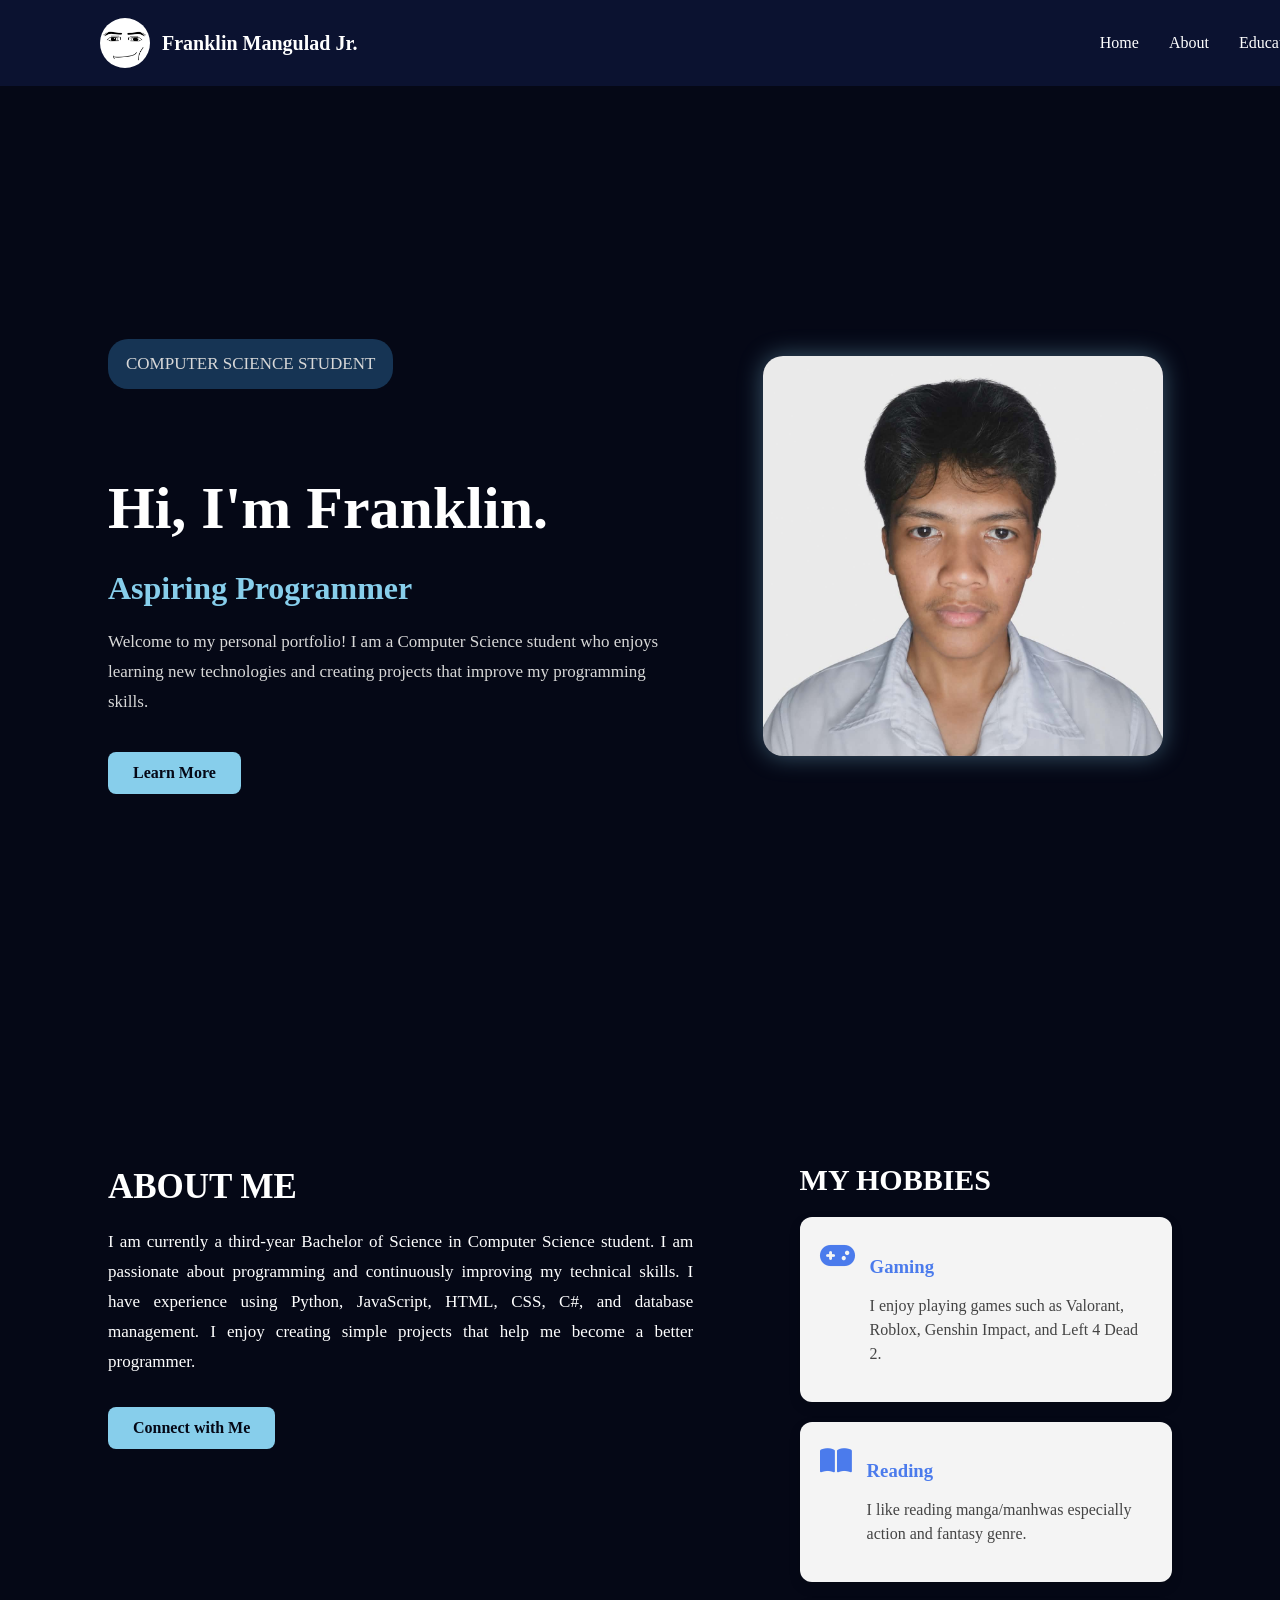
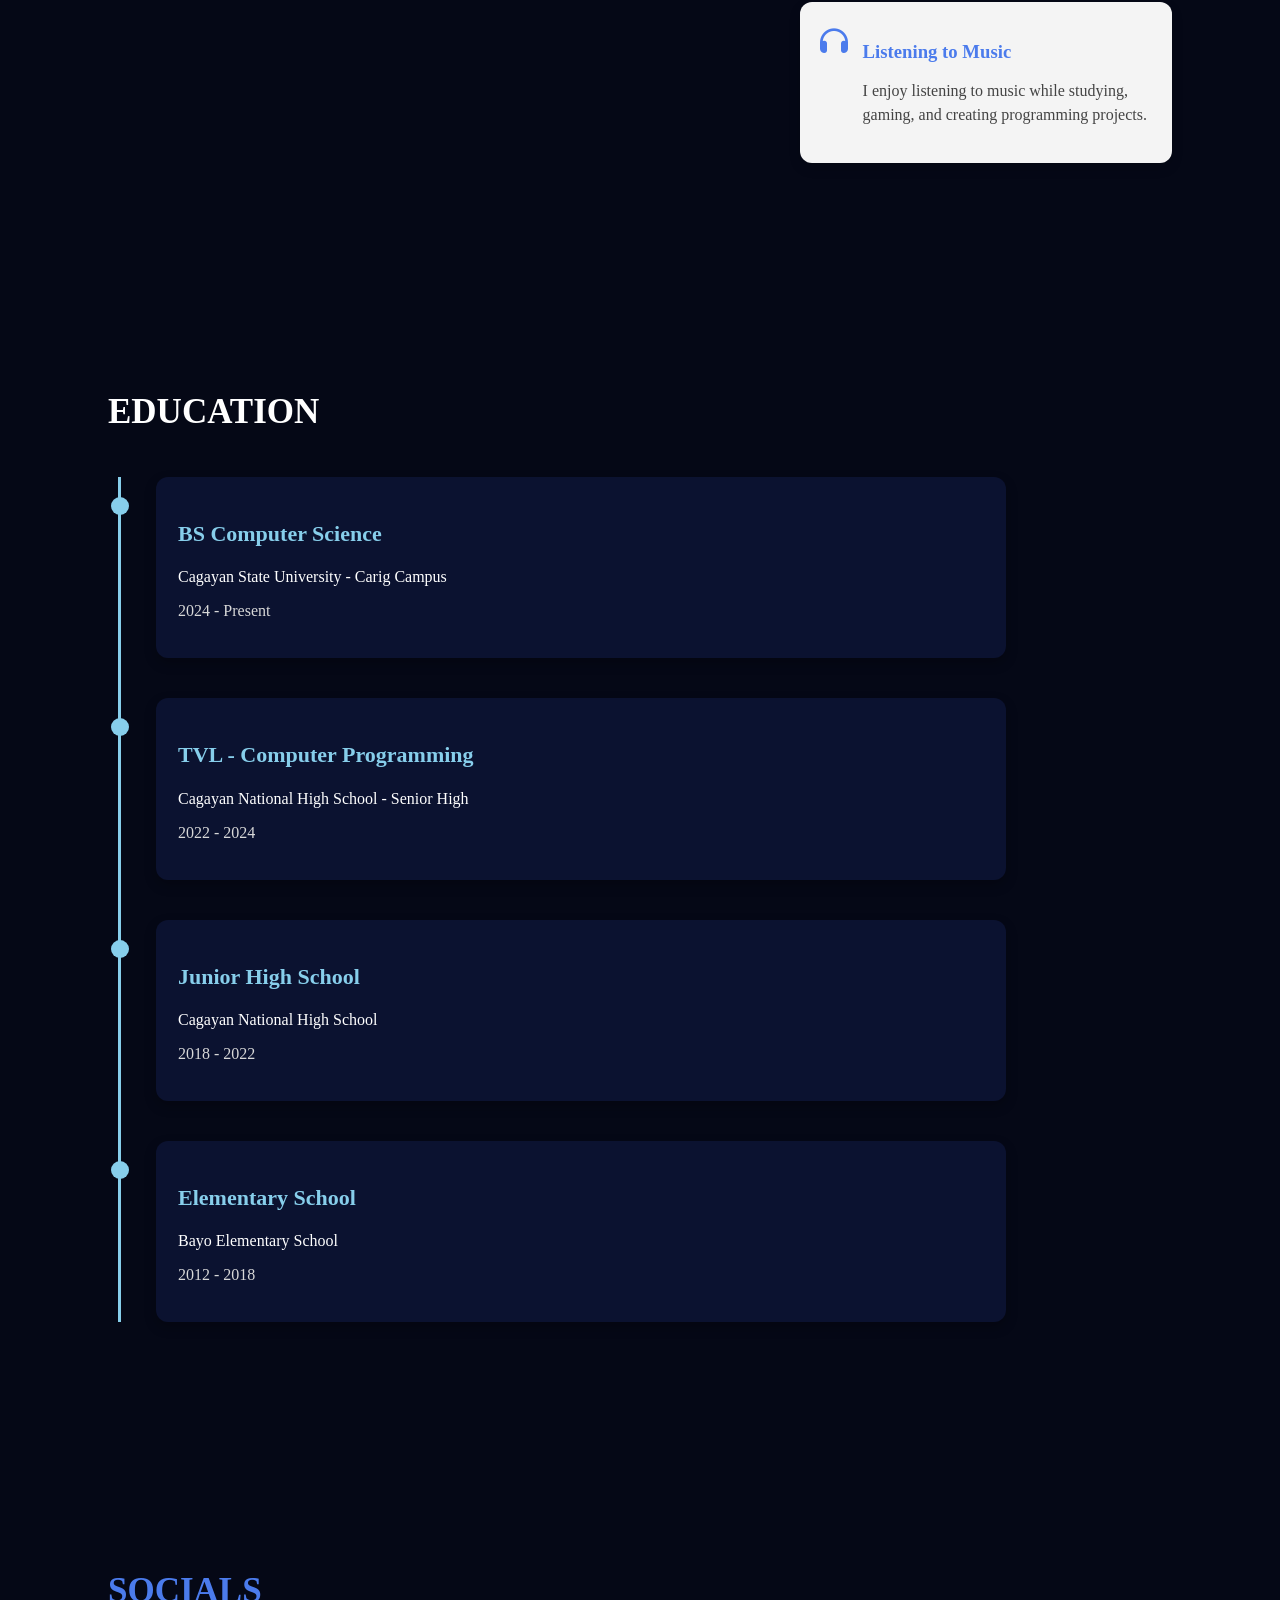
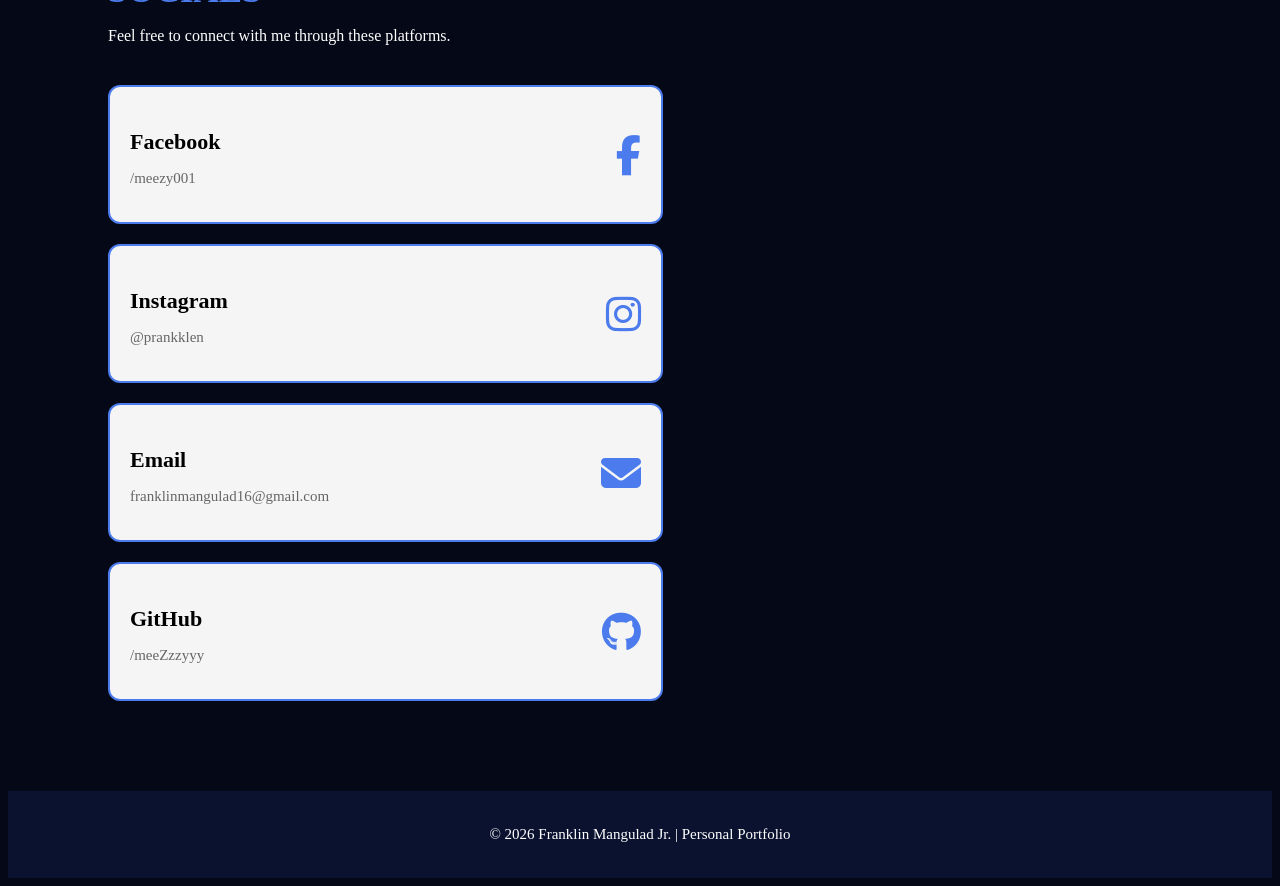
==== index.html @ b2fb4fa0 "index.html" ====
<!DOCTYPE html>
<html lang="en">

<head>
    <meta charset="UTF-8">
    <meta name="viewport" content="width=device-width, initial-scale=1.0">
    <title>My Portfolio</title>

    <link rel="stylesheet" href="portfolio-css.css">

    <link rel="stylesheet"
        href="https://cdnjs.cloudflare.com/ajax/libs/font-awesome/6.7.1/css/all.min.css">
</head>
<body>

<!-----NAV/HEADER---->
<header class="header">

    <div class="logo">
        <img src="icon.jpg" alt="Profile">
        <span>Franklin Mangulad Jr.</span>
    </div>

    <!-- Burger Menu -->
    <input type="checkbox" id="menu">

    <label for="menu" class="bar">
        <i class="fa-solid fa-bars"></i>
    </label>

    <nav>
        <ul>
            <li><a href="#home">Home</a></li>
            <li><a href="#about">About</a></li>
            <li><a href="#education">Education</a></li>
            <li><a href="#socials">Socials</a></li>
        </ul>
    </nav>

</header>

<!----HOME PAGE---->
<section class="home" id="home">

    <div class="home-text">

        <p class="tag">COMPUTER SCIENCE STUDENT</p>

        <h1>Hi, I'm Franklin.</h1>

        <h2>Aspiring Programmer</h2>

        <p>
            Welcome to my personal portfolio! I am a Computer Science student
            who enjoys learning new technologies and creating projects that
            improve my programming skills.
        </p>

        <a href="#about" class="learn-btn">Learn More</a>

    </div>

    <div class="home-image">
        <img src="2x2.jpg" alt="My Picture">
    </div>

</section>

<!----ABOUT ME---->
<section class="about-me" id="about">

    <div class="about-container">

        <div class="about-text">

            <h2>ABOUT ME</h2>

            <p>
                I am currently a third-year Bachelor of Science in Computer Science
                student. I am passionate about programming and continuously improving
                my technical skills. I have experience using Python, JavaScript,
                HTML, CSS, C#, and database management. I enjoy creating simple
                projects that help me become a better programmer.
            </p>

            <a href="#socials" class="learn-btn">Connect with Me</a>

        </div>

        <div class="about-hobbies">

            <h2>MY HOBBIES</h2>

            <div class="card">

                <i class="fa-solid fa-gamepad"></i>

                <div>
                    <h3>Gaming</h3>

                    <p>
                        I enjoy playing games such as Valorant, Roblox,
                        Genshin Impact, and Left 4 Dead 2.
                    </p>
                </div>

            </div>

            <div class="card">

                <i class="fa-solid fa-book-open"></i>

                <div>
                    <h3>Reading</h3>

                    <p>
                        I like reading manga/manhwas especially action and fantasy genre.
                    </p>
                </div>

            </div>

            <div class="card">

                <i class="fa-solid fa-headphones"></i>

                <div>
                    <h3>Listening to Music</h3>

                    <p>
                        I enjoy listening to music while studying, gaming,
                        and creating programming projects.
                    </p>
                </div>

            </div>

        </div>

    </div>

</section>

<!----EDUCATION---->
<section class="education" id="education">

    <h2>EDUCATION</h2>

    <div class="timeline">

        <div class="timeline-item">

            <div class="dot"></div>

            <div class="education-info">
                <h3>BS Computer Science</h3>
                <h4>Cagayan State University - Carig Campus</h4>
                <p>2024 - Present</p>
            </div>

        </div>

        <div class="timeline-item">

            <div class="dot"></div>

            <div class="education-info">
                <h3>TVL - Computer Programming</h3>
                <h4>Cagayan National High School - Senior High</h4>
                <p>2022 - 2024</p>
            </div>

        </div>

        <div class="timeline-item">

            <div class="dot"></div>

            <div class="education-info">
                <h3>Junior High School</h3>
                <h4>Cagayan National High School</h4>
                <p>2018 - 2022</p>
            </div>

        </div>

        <div class="timeline-item">

            <div class="dot"></div>

            <div class="education-info">
                <h3>Elementary School</h3>
                <h4>Bayo Elementary School</h4>
                <p>2012 - 2018</p>
            </div>

        </div>

    </div>

</section>

<!----SOCIALS---->
<section class="socials" id="socials">

    <h2>SOCIALS</h2>

    <p>Feel free to connect with me through these platforms.</p>

    <div class="social-container">

        <a href="https://www.facebook.com/meezy001" target="_blank" class="social-card">

            <div class="social-text">
                <h3>Facebook</h3>
                <p>/meezy001</p>
            </div>

            <i class="fa-brands fa-facebook-f"></i>

        </a>

        <a href="https://www.instagram.com/prankklen/" target="_blank" class="social-card">

            <div class="social-text">
                <h3>Instagram</h3>
                <p>@prankklen</p>
            </div>

            <i class="fa-brands fa-instagram"></i>

        </a>

        <a href="mailto:franklinmangulad16@gmail.com" class="social-card">

            <div class="social-text">
                <h3>Email</h3>
                <p>franklinmangulad16@gmail.com</p>
            </div>

            <i class="fa-solid fa-envelope"></i>

        </a>

        <a href="https://github.com/meeZzzyyy" target="_blank" class="social-card">

            <div class="social-text">
                <h3>GitHub</h3>
                <p>/meeZzzyyy</p>
            </div>

            <i class="fa-brands fa-github"></i>

        </a>

    </div>

</section>

<!----FOOTER---->
<footer class="footer">

    <p>&copy; 2026 Franklin Mangulad Jr. | Personal Portfolio</p>

</footer>

</body>
</html>
---- portfolio-css.css ----
<<<<<<< HEAD
/*----GENERAL----*/

*{
    margin:0;
    padding:0;
    box-sizing:border-box;
    font-family:Arial,sans-serif;
}

html{
    scroll-behavior:smooth;
}

body{
    background:#050816;
    color:white;
}

img{
    max-width:100%;
    height:auto;
}

section{
    padding:90px 100px;
    scroll-margin-top:90px;
}

/*----NAV/HEADER----*/

.header{
    position:fixed;
    top:0;
    left:0;
    width:100%;
    background:#0b1230;
    display:flex;
    justify-content:space-between;
    align-items:center;
    padding:18px 100px;
    z-index:1000;
}

.logo{
    display:flex;
    align-items:center;
    gap:12px;
}

.logo img{
    width:50px;
    height:50px;
    border-radius:50%;
}

.logo span{
    color:white;
    font-size:20px;
    font-weight:bold;
}

nav ul{
    display:flex;
    list-style:none;
}

nav ul li{
    margin-left:30px;
}

nav ul li a{
    color:white;
    text-decoration:none;
    transition:.3s;
}

nav ul li a:hover{
    color:skyblue;
}

/* Burger Menu */

#menu{
    display:none;
}

.bar{
    display:none;
    font-size:28px;
    color:white;
    cursor:pointer;
}

/*----HOME PAGE----*/

.home{
    min-height:800px;
    display:flex;
    justify-content:space-between;
    align-items:center;
    gap:70px;
    padding-top:150px;
}

.home-text{
    width:55%;
}

.tag{
    display:inline-block;
    background:#163454;
    color:skyblue;
    padding:10px 18px;
    border-radius:20px;
    margin-bottom:25px;
    font-size:15px;
}

.home-text h1{
    font-size:60px;
    margin-bottom:10px;
}

.home-text h2{
    color:skyblue;
    font-size:32px;
    margin-bottom:20px;
}

.home-text p{
    color:#d8d8d8;
    line-height:30px;
    font-size:17px;
    margin-bottom:35px;
}

.learn-btn{
    display:inline-block;
    background:skyblue;
    color:#050816;
    text-decoration:none;
    padding:12px 25px;
    border-radius:8px;
    font-weight:bold;
    transition:.3s;
}

.learn-btn:hover{
    background:white;
}

.home-image{
    width:40%;
    text-align:center;
}

.home-image img{
    width:100%;
    max-width:400px;
    border-radius:20px;
    box-shadow:0 0 25px rgba(135,206,235,.4);
}

/*----ABOUT ME----*/

.about-me{
    background:#050816;
}

.about-container{
    display:flex;
    justify-content:space-between;
    align-items:flex-start;
    gap:60px;
}

.about-text{
    width:55%;
}

.about-text h2{
    color:white;
    font-size:35px;
    margin-bottom:20px;
}

.about-text p{
    color:white;
    line-height:30px;
    font-size:17px;
    text-align:justify;
    margin-bottom:30px;
}

.about-hobbies{
    width:35%;
}

.about-hobbies h2{
    color:white;
    font-size:30px;
    margin-bottom:20px;
}

.card{
    display:flex;
    align-items:flex-start;
    gap:15px;
    background:#f4f4f4;
    padding:20px;
    border-radius:12px;
    margin-bottom:20px;
    box-shadow:0 5px 12px rgba(0,0,0,.15);
    transition:.3s;
}

.card:hover{
    transform:translateY(-5px);
}

.card i{
    font-size:28px;
    color:#4b7bec;
    margin-top:5px;
}

.card h3{
    color:#4b7bec;
    margin-bottom:8px;
}

.card p{
    color:#444;
    line-height:24px;
}

/*----EDUCATION----*/

.education{
    background:#050816;
    color:white;
}

.education h2{
    font-size:35px;
    margin-bottom:45px;
}

.timeline{
    border-left:3px solid skyblue;
    padding-left:35px;
    margin-left:10px;
    max-width:850px;
}

.timeline-item{
    position:relative;
    margin-bottom:40px;
}

.dot{
    width:18px;
    height:18px;
    background:skyblue;
    border-radius:50%;
    position:absolute;
    left:-45px;
    top:20px;
}

.education-info{
    background:#0b1230;
    padding:22px;
    border-radius:12px;
    box-shadow:0 5px 12px rgba(0,0,0,.25);
    transition:.3s;
}

.education-info:hover{
    transform:translateX(8px);
}

.education-info h3{
    color:skyblue;
    font-size:22px;
    margin-bottom:8px;
}

.education-info h4{
    color:white;
    font-weight:normal;
    margin-bottom:8px;
}

.education-info p{
    color:#d8d8d8;
}

/*----SOCIALS----*/

.socials{
    background:#050816;
    color:white;
}

.socials h2{
    color:#4b7bec;
    font-size:35px;
    margin-bottom:15px;
}

.socials > p{
    margin-bottom:40px;
}

.social-container{
    display:flex;
    flex-wrap:wrap;
    justify-content:space-between;
    gap:20px;
}

.social-card{
    width:48%;
    background:#f5f5f5;
    border:2px solid #4b7bec;
    border-radius:12px;
    padding:20px;
    display:flex;
    justify-content:space-between;
    align-items:center;
    text-decoration:none;
    color:black;
    transition:.3s;
}

.social-card:hover{
    background:#4b7bec;
    color:white;
    transform:translateY(-5px);
}

.social-text h3{
    font-size:22px;
    margin-bottom:5px;
}

.social-text p{
    color:#666;
    font-size:15px;
}

.social-card:hover .social-text p{
    color:white;
}

.social-card i{
    font-size:40px;
    color:#4b7bec;
}

.social-card:hover i{
    color:white;
}

/*----FOOTER----*/

.footer{
    background:#0b1230;
    color:white;
    text-align:center;
    padding:20px;
}

.footer p{
    font-size:15px;
}

/*----RESPONSIVESS----*/

@media (max-width:768px){

/* Header */

.header{
    padding:15px 20px;
    flex-wrap:wrap;
}

.logo span{
    font-size:18px;
}

.bar{
    display:block;
}

/* Navigation */

nav{
    display:none;
    width:100%;
}

#menu:checked ~ nav{
    display:block;
}

nav ul{
    flex-direction:column;
    align-items:center;
    margin-top:15px;
}

nav ul li{
    margin:10px 0;
}

/* Sections */

section{
    padding:60px 20px;
}

/* Home */

.home{
    flex-direction:column-reverse;
    text-align:center;
    min-height:auto;
    padding-top:140px;
    gap:30px;
}

.home-text,
.home-image{
    width:100%;
}

.home-text h1{
    font-size:38px;
}

.home-text h2{
    font-size:24px;
}

.home-text p{
    font-size:16px;
    line-height:28px;
}

.home-image img{
    width:250px;
}

/* About */

.about-container{
    flex-direction:column;
    gap:30px;
}

.about-text,
.about-hobbies{
    width:100%;
}

.about-text h2,
.about-hobbies h2{
    font-size:28px;
    text-align:center;
}

.about-text p{
    text-align:left;
}

/* Education */

.education h2{
    text-align:center;
    font-size:30px;
}

.timeline{
    margin-left:10px;
    padding-left:20px;
}

.dot{
    left:-31px;
}

.education-info{
    padding:18px;
}

.education-info h3{
    font-size:20px;
}

/* Socials */

.socials h2{
    text-align:center;
    font-size:30px;
}

.socials > p{
    text-align:center;
}

.social-container{
    flex-direction:column;
}

.social-card{
    width:100%;
}

.social-card i{
    font-size:35px;
}

/* Footer */

.footer p{
    font-size:14px;
}

=======
/*----GENERAL----*/

*{
    margin:0;
    padding:0;
    box-sizing:border-box;
    font-family:Arial,sans-serif;
}

html{
    scroll-behavior:smooth;
}

body{
    background:#050816;
    color:white;
}

img{
    max-width:100%;
    height:auto;
}

section{
    padding:90px 100px;
    scroll-margin-top:90px;
}

/*----NAV/HEADER----*/

.header{
    position:fixed;
    top:0;
    left:0;
    width:100%;
    background:#0b1230;
    display:flex;
    justify-content:space-between;
    align-items:center;
    padding:18px 100px;
    z-index:1000;
}

.logo{
    display:flex;
    align-items:center;
    gap:12px;
}

.logo img{
    width:50px;
    height:50px;
    border-radius:50%;
}

.logo span{
    color:white;
    font-size:20px;
    font-weight:bold;
}

nav ul{
    display:flex;
    list-style:none;
}

nav ul li{
    margin-left:30px;
}

nav ul li a{
    color:white;
    text-decoration:none;
    transition:.3s;
}

nav ul li a:hover{
    color:skyblue;
}

/* Burger Menu */

#menu{
    display:none;
}

.bar{
    display:none;
    font-size:28px;
    color:white;
    cursor:pointer;
}

/*----HOME PAGE----*/

.home{
    min-height:800px;
    display:flex;
    justify-content:space-between;
    align-items:center;
    gap:70px;
    padding-top:150px;
}

.home-text{
    width:55%;
}

.tag{
    display:inline-block;
    background:#163454;
    color:skyblue;
    padding:10px 18px;
    border-radius:20px;
    margin-bottom:25px;
    font-size:15px;
}

.home-text h1{
    font-size:60px;
    margin-bottom:10px;
}

.home-text h2{
    color:skyblue;
    font-size:32px;
    margin-bottom:20px;
}

.home-text p{
    color:#d8d8d8;
    line-height:30px;
    font-size:17px;
    margin-bottom:35px;
}

.learn-btn{
    display:inline-block;
    background:skyblue;
    color:#050816;
    text-decoration:none;
    padding:12px 25px;
    border-radius:8px;
    font-weight:bold;
    transition:.3s;
}

.learn-btn:hover{
    background:white;
}

.home-image{
    width:40%;
    text-align:center;
}

.home-image img{
    width:100%;
    max-width:400px;
    border-radius:20px;
    box-shadow:0 0 25px rgba(135,206,235,.4);
}

/*----ABOUT ME----*/

.about-me{
    background:#050816;
}

.about-container{
    display:flex;
    justify-content:space-between;
    align-items:flex-start;
    gap:60px;
}

.about-text{
    width:55%;
}

.about-text h2{
    color:white;
    font-size:35px;
    margin-bottom:20px;
}

.about-text p{
    color:white;
    line-height:30px;
    font-size:17px;
    text-align:justify;
    margin-bottom:30px;
}

.about-hobbies{
    width:35%;
}

.about-hobbies h2{
    color:white;
    font-size:30px;
    margin-bottom:20px;
}

.card{
    display:flex;
    align-items:flex-start;
    gap:15px;
    background:#f4f4f4;
    padding:20px;
    border-radius:12px;
    margin-bottom:20px;
    box-shadow:0 5px 12px rgba(0,0,0,.15);
    transition:.3s;
}

.card:hover{
    transform:translateY(-5px);
}

.card i{
    font-size:28px;
    color:#4b7bec;
    margin-top:5px;
}

.card h3{
    color:#4b7bec;
    margin-bottom:8px;
}

.card p{
    color:#444;
    line-height:24px;
}

/*----EDUCATION----*/

.education{
    background:#050816;
    color:white;
}

.education h2{
    font-size:35px;
    margin-bottom:45px;
}

.timeline{
    border-left:3px solid skyblue;
    padding-left:35px;
    margin-left:10px;
    max-width:850px;
}

.timeline-item{
    position:relative;
    margin-bottom:40px;
}

.dot{
    width:18px;
    height:18px;
    background:skyblue;
    border-radius:50%;
    position:absolute;
    left:-45px;
    top:20px;
}

.education-info{
    background:#0b1230;
    padding:22px;
    border-radius:12px;
    box-shadow:0 5px 12px rgba(0,0,0,.25);
    transition:.3s;
}

.education-info:hover{
    transform:translateX(8px);
}

.education-info h3{
    color:skyblue;
    font-size:22px;
    margin-bottom:8px;
}

.education-info h4{
    color:white;
    font-weight:normal;
    margin-bottom:8px;
}

.education-info p{
    color:#d8d8d8;
}

/*----SOCIALS----*/

.socials{
    background:#050816;
    color:white;
}

.socials h2{
    color:#4b7bec;
    font-size:35px;
    margin-bottom:15px;
}

.socials > p{
    margin-bottom:40px;
}

.social-container{
    display:flex;
    flex-wrap:wrap;
    justify-content:space-between;
    gap:20px;
}

.social-card{
    width:48%;
    background:#f5f5f5;
    border:2px solid #4b7bec;
    border-radius:12px;
    padding:20px;
    display:flex;
    justify-content:space-between;
    align-items:center;
    text-decoration:none;
    color:black;
    transition:.3s;
}

.social-card:hover{
    background:#4b7bec;
    color:white;
    transform:translateY(-5px);
}

.social-text h3{
    font-size:22px;
    margin-bottom:5px;
}

.social-text p{
    color:#666;
    font-size:15px;
}

.social-card:hover .social-text p{
    color:white;
}

.social-card i{
    font-size:40px;
    color:#4b7bec;
}

.social-card:hover i{
    color:white;
}

/*----FOOTER----*/

.footer{
    background:#0b1230;
    color:white;
    text-align:center;
    padding:20px;
}

.footer p{
    font-size:15px;
}

/*----RESPONSIVESS----*/

@media (max-width:768px){

/* Header */

.header{
    padding:15px 20px;
    flex-wrap:wrap;
}

.logo span{
    font-size:18px;
}

.bar{
    display:block;
}

/* Navigation */

nav{
    display:none;
    width:100%;
}

#menu:checked ~ nav{
    display:block;
}

nav ul{
    flex-direction:column;
    align-items:center;
    margin-top:15px;
}

nav ul li{
    margin:10px 0;
}

/* Sections */

section{
    padding:60px 20px;
}

/* Home */

.home{
    flex-direction:column-reverse;
    text-align:center;
    min-height:auto;
    padding-top:140px;
    gap:30px;
}

.home-text,
.home-image{
    width:100%;
}

.home-text h1{
    font-size:38px;
}

.home-text h2{
    font-size:24px;
}

.home-text p{
    font-size:16px;
    line-height:28px;
}

.home-image img{
    width:250px;
}

/* About */

.about-container{
    flex-direction:column;
    gap:30px;
}

.about-text,
.about-hobbies{
    width:100%;
}

.about-text h2,
.about-hobbies h2{
    font-size:28px;
    text-align:center;
}

.about-text p{
    text-align:left;
}

/* Education */

.education h2{
    text-align:center;
    font-size:30px;
}

.timeline{
    margin-left:10px;
    padding-left:20px;
}

.dot{
    left:-31px;
}

.education-info{
    padding:18px;
}

.education-info h3{
    font-size:20px;
}

/* Socials */

.socials h2{
    text-align:center;
    font-size:30px;
}

.socials > p{
    text-align:center;
}

.social-container{
    flex-direction:column;
}

.social-card{
    width:100%;
}

.social-card i{
    font-size:35px;
}

/* Footer */

.footer p{
    font-size:14px;
}

>>>>>>> 5c6a23400a64ae2922e8b31a8b47c6a546904442
}
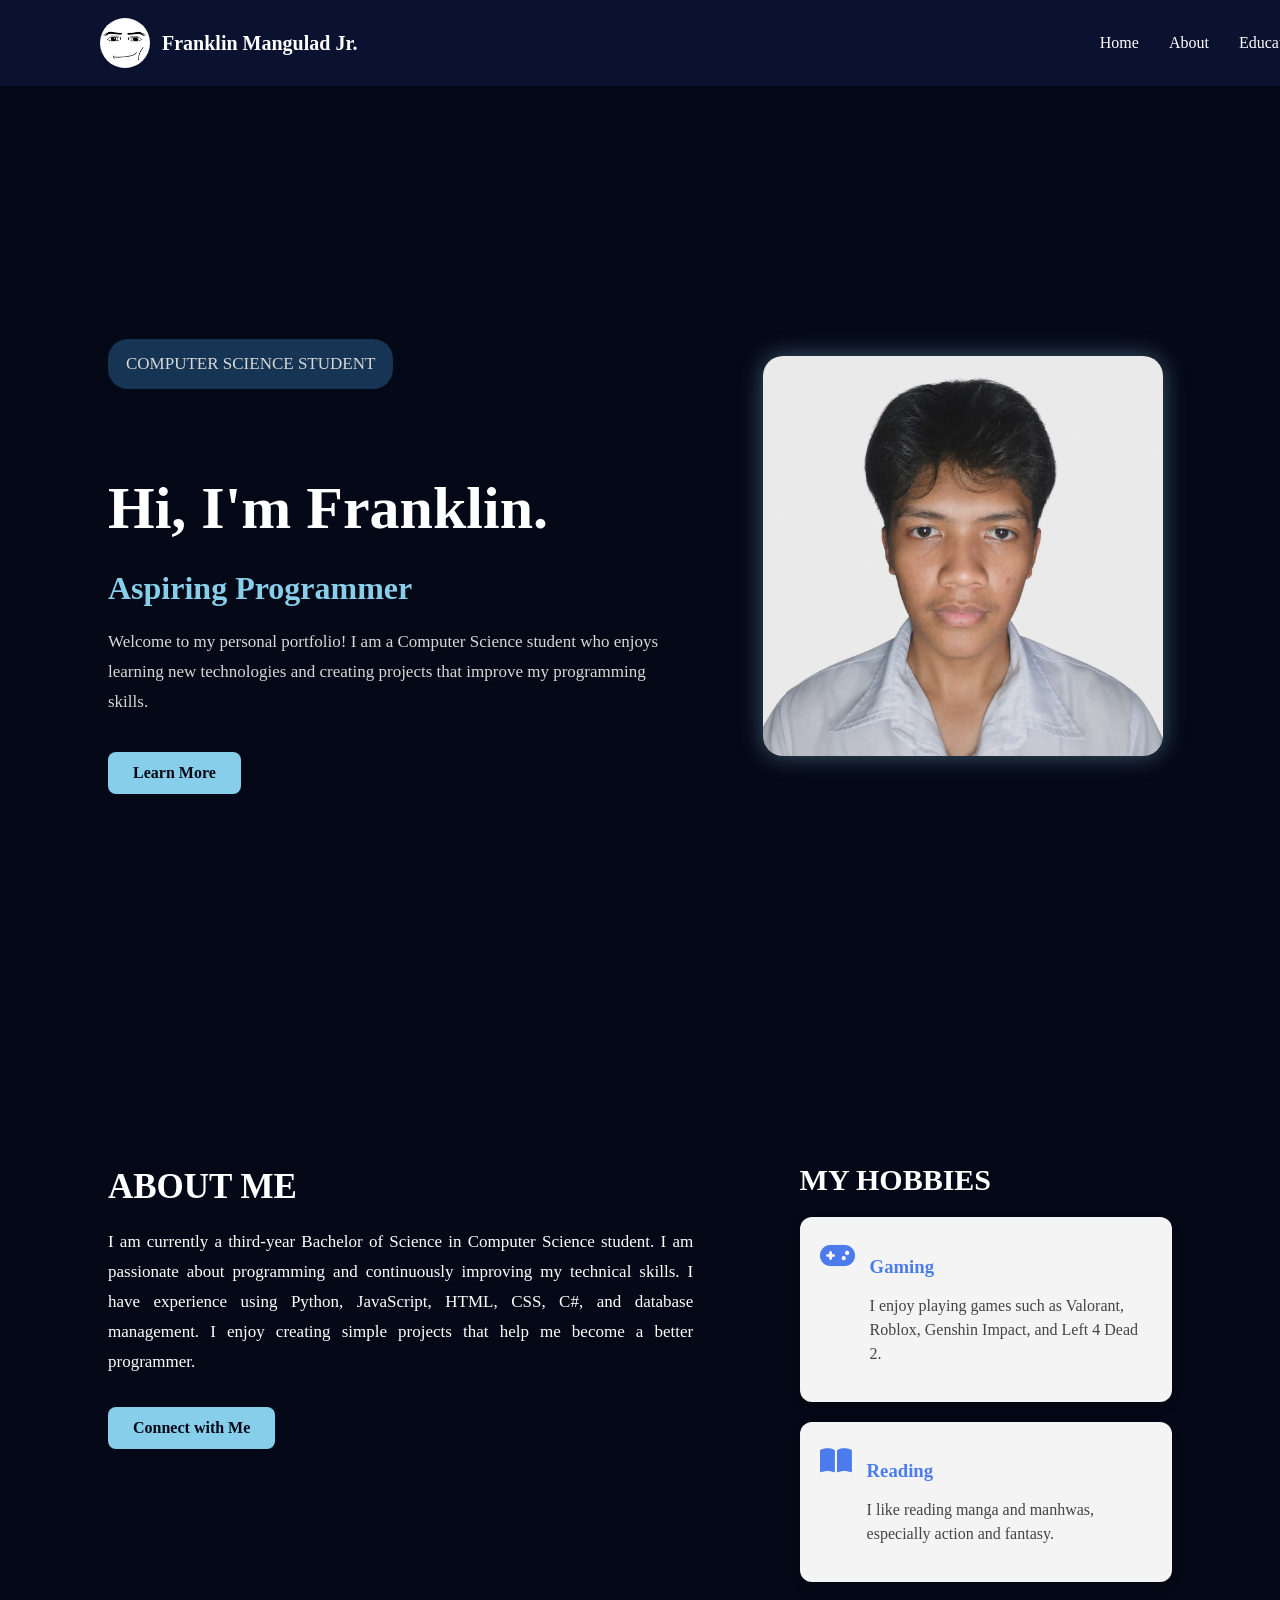
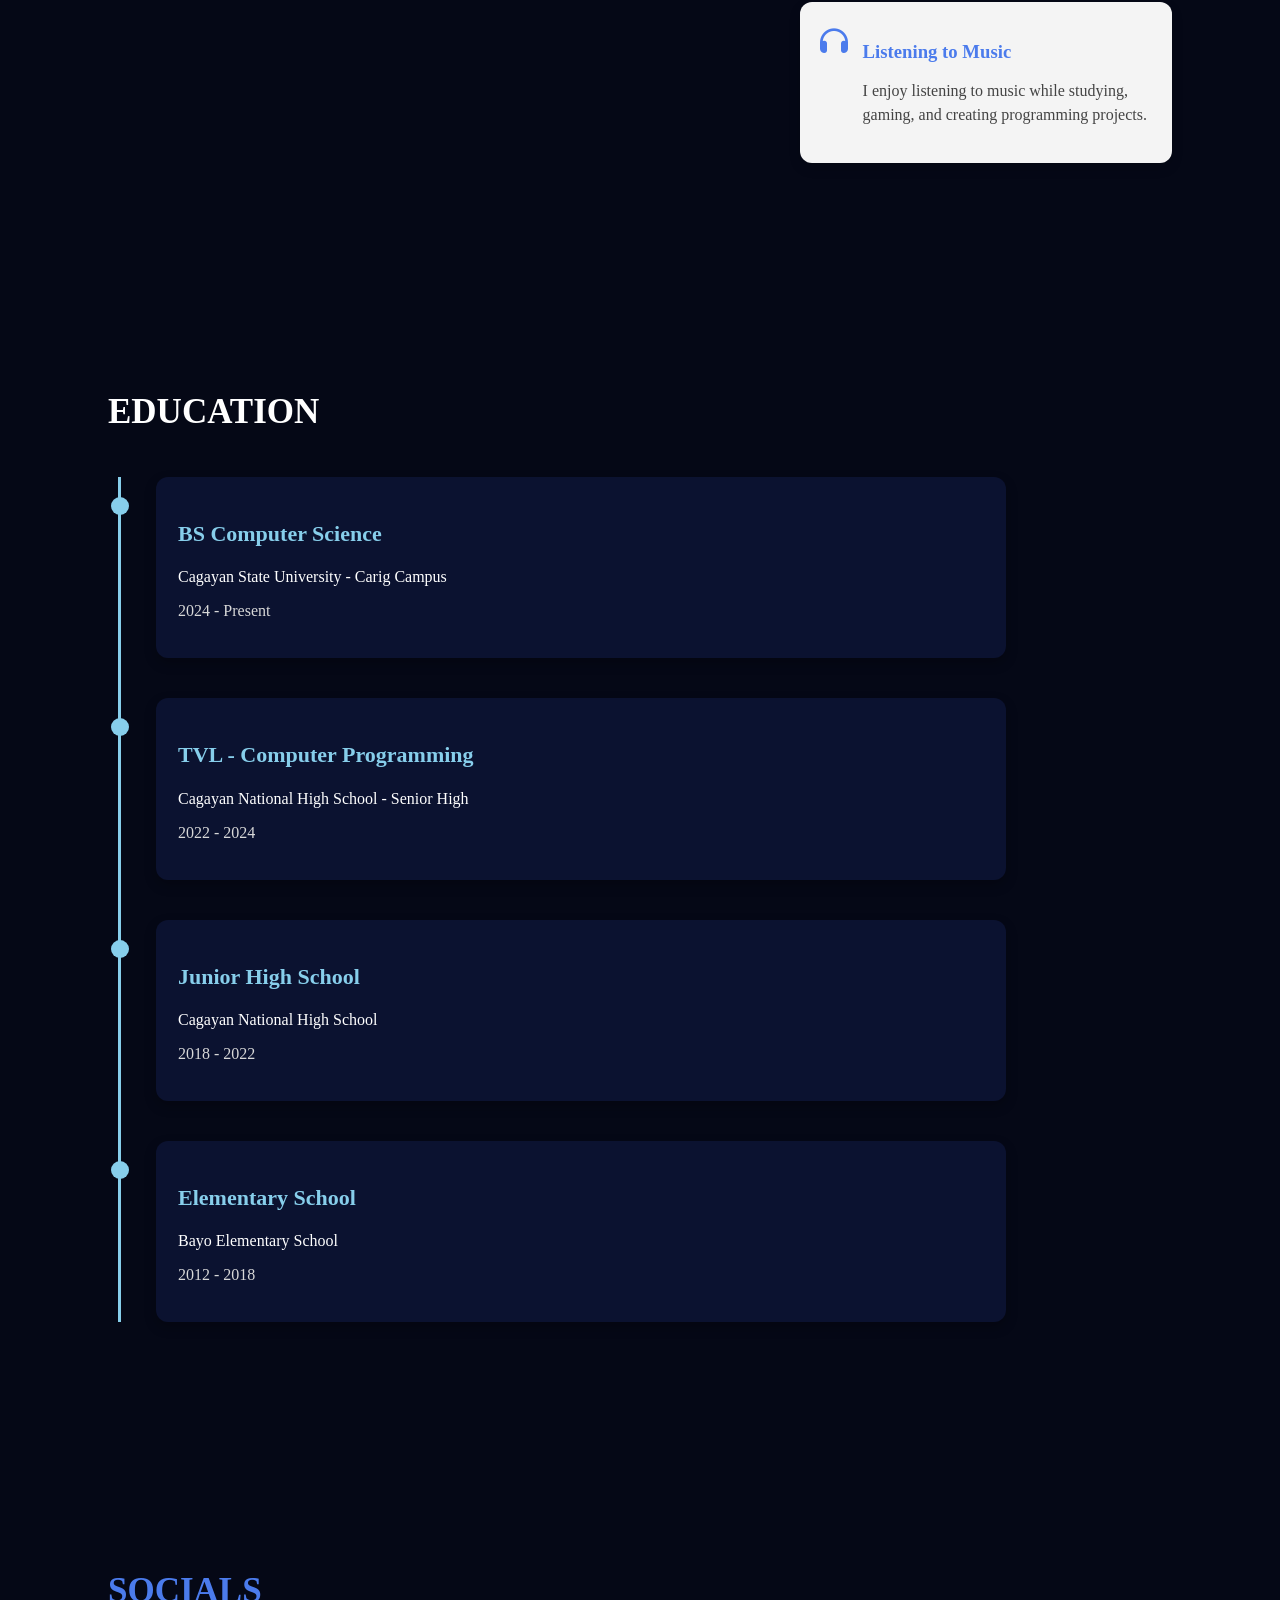
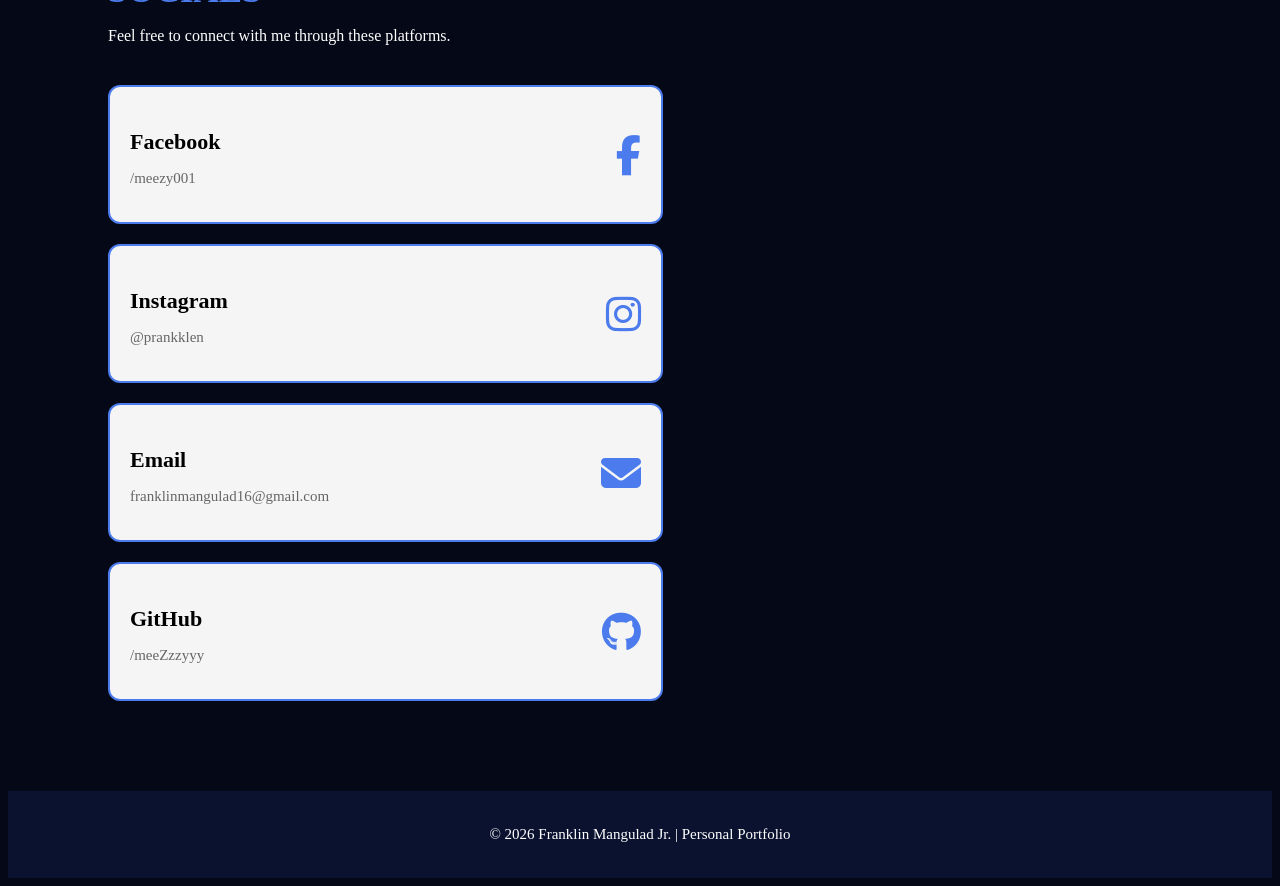
==== commit 83ce2f96: "index.html" ====
--- a/index.html
+++ b/index.html
@@ -11,258 +11,250 @@
     <link rel="stylesheet"
         href="https://cdnjs.cloudflare.com/ajax/libs/font-awesome/6.7.1/css/all.min.css">
 </head>
+
 <body>
 
-<!-----NAV/HEADER---->
-<header class="header">
-
-    <div class="logo">
-        <img src="icon.jpg" alt="Profile">
-        <span>Franklin Mangulad Jr.</span>
-    </div>
-
-    <!-- Burger Menu -->
-    <input type="checkbox" id="menu">
-
-    <label for="menu" class="bar">
-        <i class="fa-solid fa-bars"></i>
-    </label>
-
-    <nav>
-        <ul>
-            <li><a href="#home">Home</a></li>
-            <li><a href="#about">About</a></li>
-            <li><a href="#education">Education</a></li>
-            <li><a href="#socials">Socials</a></li>
-        </ul>
-    </nav>
-
-</header>
-
-<!----HOME PAGE---->
-<section class="home" id="home">
-
-    <div class="home-text">
-
-        <p class="tag">COMPUTER SCIENCE STUDENT</p>
-
-        <h1>Hi, I'm Franklin.</h1>
-
-        <h2>Aspiring Programmer</h2>
-
-        <p>
-            Welcome to my personal portfolio! I am a Computer Science student
-            who enjoys learning new technologies and creating projects that
-            improve my programming skills.
-        </p>
-
-        <a href="#about" class="learn-btn">Learn More</a>
-
-    </div>
-
-    <div class="home-image">
-        <img src="2x2.jpg" alt="My Picture">
-    </div>
-
-</section>
-
-<!----ABOUT ME---->
-<section class="about-me" id="about">
-
-    <div class="about-container">
-
-        <div class="about-text">
-
-            <h2>ABOUT ME</h2>
+    <!-- HEADER -->
+    <header class="header">
+
+        <div class="logo">
+            <img src="icon.jpg" alt="Profile">
+            <span>Franklin Mangulad Jr.</span>
+        </div>
+
+        <input type="checkbox" id="menu">
+
+        <label for="menu" class="bar">
+            <i class="fa-solid fa-bars"></i>
+        </label>
+
+        <nav>
+            <ul>
+                <li><a href="#home">Home</a></li>
+                <li><a href="#about">About</a></li>
+                <li><a href="#education">Education</a></li>
+                <li><a href="#socials">Socials</a></li>
+            </ul>
+        </nav>
+
+    </header>
+
+    <!-- HOME -->
+    <section class="home" id="home">
+
+        <div class="home-text">
+
+            <p class="tag">COMPUTER SCIENCE STUDENT</p>
+
+            <h1>Hi, I'm Franklin.</h1>
+
+            <h2>Aspiring Programmer</h2>
 
             <p>
-                I am currently a third-year Bachelor of Science in Computer Science
-                student. I am passionate about programming and continuously improving
-                my technical skills. I have experience using Python, JavaScript,
-                HTML, CSS, C#, and database management. I enjoy creating simple
-                projects that help me become a better programmer.
+                Welcome to my personal portfolio! I am a Computer Science student
+                who enjoys learning new technologies and creating projects that
+                improve my programming skills.
             </p>
 
-            <a href="#socials" class="learn-btn">Connect with Me</a>
-
-        </div>
-
-        <div class="about-hobbies">
-
-            <h2>MY HOBBIES</h2>
-
-            <div class="card">
-
-                <i class="fa-solid fa-gamepad"></i>
-
-                <div>
-                    <h3>Gaming</h3>
-
-                    <p>
-                        I enjoy playing games such as Valorant, Roblox,
-                        Genshin Impact, and Left 4 Dead 2.
-                    </p>
-                </div>
-
-            </div>
-
-            <div class="card">
-
-                <i class="fa-solid fa-book-open"></i>
-
-                <div>
-                    <h3>Reading</h3>
-
-                    <p>
-                        I like reading manga/manhwas especially action and fantasy genre.
-                    </p>
-                </div>
-
-            </div>
-
-            <div class="card">
-
-                <i class="fa-solid fa-headphones"></i>
-
-                <div>
-                    <h3>Listening to Music</h3>
-
-                    <p>
-                        I enjoy listening to music while studying, gaming,
-                        and creating programming projects.
-                    </p>
-                </div>
-
-            </div>
-
-        </div>
-
-    </div>
-
-</section>
-
-<!----EDUCATION---->
-<section class="education" id="education">
-
-    <h2>EDUCATION</h2>
-
-    <div class="timeline">
-
-        <div class="timeline-item">
-
-            <div class="dot"></div>
-
-            <div class="education-info">
-                <h3>BS Computer Science</h3>
-                <h4>Cagayan State University - Carig Campus</h4>
-                <p>2024 - Present</p>
-            </div>
-
-        </div>
-
-        <div class="timeline-item">
-
-            <div class="dot"></div>
-
-            <div class="education-info">
-                <h3>TVL - Computer Programming</h3>
-                <h4>Cagayan National High School - Senior High</h4>
-                <p>2022 - 2024</p>
-            </div>
-
-        </div>
-
-        <div class="timeline-item">
-
-            <div class="dot"></div>
-
-            <div class="education-info">
-                <h3>Junior High School</h3>
-                <h4>Cagayan National High School</h4>
-                <p>2018 - 2022</p>
-            </div>
-
-        </div>
-
-        <div class="timeline-item">
-
-            <div class="dot"></div>
-
-            <div class="education-info">
-                <h3>Elementary School</h3>
-                <h4>Bayo Elementary School</h4>
-                <p>2012 - 2018</p>
-            </div>
-
-        </div>
-
-    </div>
-
-</section>
-
-<!----SOCIALS---->
-<section class="socials" id="socials">
-
-    <h2>SOCIALS</h2>
-
-    <p>Feel free to connect with me through these platforms.</p>
-
-    <div class="social-container">
-
-        <a href="https://www.facebook.com/meezy001" target="_blank" class="social-card">
-
-            <div class="social-text">
-                <h3>Facebook</h3>
-                <p>/meezy001</p>
-            </div>
-
-            <i class="fa-brands fa-facebook-f"></i>
-
-        </a>
-
-        <a href="https://www.instagram.com/prankklen/" target="_blank" class="social-card">
-
-            <div class="social-text">
-                <h3>Instagram</h3>
-                <p>@prankklen</p>
-            </div>
-
-            <i class="fa-brands fa-instagram"></i>
-
-        </a>
-
-        <a href="mailto:franklinmangulad16@gmail.com" class="social-card">
-
-            <div class="social-text">
-                <h3>Email</h3>
-                <p>franklinmangulad16@gmail.com</p>
-            </div>
-
-            <i class="fa-solid fa-envelope"></i>
-
-        </a>
-
-        <a href="https://github.com/meeZzzyyy" target="_blank" class="social-card">
-
-            <div class="social-text">
-                <h3>GitHub</h3>
-                <p>/meeZzzyyy</p>
-            </div>
-
-            <i class="fa-brands fa-github"></i>
-
-        </a>
-
-    </div>
-
-</section>
-
-<!----FOOTER---->
-<footer class="footer">
-
-    <p>&copy; 2026 Franklin Mangulad Jr. | Personal Portfolio</p>
-
-</footer>
+            <a href="#about" class="learn-btn">Learn More</a>
+
+        </div>
+
+        <div class="home-image">
+            <img src="2x2.jpg" alt="My Picture">
+        </div>
+
+    </section>
+
+    <!-- ABOUT -->
+    <section class="about-me" id="about">
+
+        <div class="about-container">
+
+            <div class="about-text">
+
+                <h2>ABOUT ME</h2>
+
+                <p>
+                    I am currently a third-year Bachelor of Science in Computer
+                    Science student. I am passionate about programming and
+                    continuously improving my technical skills. I have experience
+                    using Python, JavaScript, HTML, CSS, C#, and database
+                    management. I enjoy creating simple projects that help me
+                    become a better programmer.
+                </p>
+
+                <a href="#socials" class="learn-btn">Connect with Me</a>
+
+            </div>
+
+            <div class="about-hobbies">
+
+                <h2>MY HOBBIES</h2>
+
+                <div class="card">
+                    <i class="fa-solid fa-gamepad"></i>
+
+                    <div>
+                        <h3>Gaming</h3>
+                        <p>
+                            I enjoy playing games such as Valorant, Roblox,
+                            Genshin Impact, and Left 4 Dead 2.
+                        </p>
+                    </div>
+                </div>
+
+                <div class="card">
+                    <i class="fa-solid fa-book-open"></i>
+
+                    <div>
+                        <h3>Reading</h3>
+                        <p>
+                            I like reading manga and manhwas, especially action
+                            and fantasy.
+                        </p>
+                    </div>
+                </div>
+
+                <div class="card">
+                    <i class="fa-solid fa-headphones"></i>
+
+                    <div>
+                        <h3>Listening to Music</h3>
+                        <p>
+                            I enjoy listening to music while studying, gaming,
+                            and creating programming projects.
+                        </p>
+                    </div>
+                </div>
+
+            </div>
+
+        </div>
+
+    </section>
+
+    <!-- EDUCATION -->
+    <section class="education" id="education">
+
+        <h2>EDUCATION</h2>
+
+        <div class="timeline">
+
+            <div class="timeline-item">
+
+                <div class="dot"></div>
+
+                <div class="education-info">
+                    <h3>BS Computer Science</h3>
+                    <h4>Cagayan State University - Carig Campus</h4>
+                    <p>2024 - Present</p>
+                </div>
+
+            </div>
+
+            <div class="timeline-item">
+
+                <div class="dot"></div>
+
+                <div class="education-info">
+                    <h3>TVL - Computer Programming</h3>
+                    <h4>Cagayan National High School - Senior High</h4>
+                    <p>2022 - 2024</p>
+                </div>
+
+            </div>
+
+            <div class="timeline-item">
+
+                <div class="dot"></div>
+
+                <div class="education-info">
+                    <h3>Junior High School</h3>
+                    <h4>Cagayan National High School</h4>
+                    <p>2018 - 2022</p>
+                </div>
+
+            </div>
+
+            <div class="timeline-item">
+
+                <div class="dot"></div>
+
+                <div class="education-info">
+                    <h3>Elementary School</h3>
+                    <h4>Bayo Elementary School</h4>
+                    <p>2012 - 2018</p>
+                </div>
+
+            </div>
+
+        </div>
+
+    </section>
+
+    <!-- SOCIALS -->
+    <section class="socials" id="socials">
+
+        <h2>SOCIALS</h2>
+
+        <p>Feel free to connect with me through these platforms.</p>
+
+        <div class="social-container">
+
+            <a href="https://www.facebook.com/meezy001" target="_blank" class="social-card">
+
+                <div class="social-text">
+                    <h3>Facebook</h3>
+                    <p>/meezy001</p>
+                </div>
+
+                <i class="fa-brands fa-facebook-f"></i>
+
+            </a>
+
+            <a href="https://www.instagram.com/prankklen/" target="_blank" class="social-card">
+
+                <div class="social-text">
+                    <h3>Instagram</h3>
+                    <p>@prankklen</p>
+                </div>
+
+                <i class="fa-brands fa-instagram"></i>
+
+            </a>
+
+            <a href="mailto:franklinmangulad16@gmail.com" class="social-card">
+
+                <div class="social-text">
+                    <h3>Email</h3>
+                    <p>franklinmangulad16@gmail.com</p>
+                </div>
+
+                <i class="fa-solid fa-envelope"></i>
+
+            </a>
+
+            <a href="https://github.com/meeZzzyyy" target="_blank" class="social-card">
+
+                <div class="social-text">
+                    <h3>GitHub</h3>
+                    <p>/meeZzzyyy</p>
+                </div>
+
+                <i class="fa-brands fa-github"></i>
+
+            </a>
+
+        </div>
+
+    </section>
+
+    <!-- FOOTER -->
+    <footer class="footer">
+        <p>&copy; 2026 Franklin Mangulad Jr. | Personal Portfolio</p>
+    </footer>
 
 </body>
+
 </html>
--- a/portfolio-css.css
+++ b/portfolio-css.css
@@ -529,538 +529,4 @@
 .footer p{
     font-size:14px;
 }
-
-=======
-/*----GENERAL----*/
-
-*{
-    margin:0;
-    padding:0;
-    box-sizing:border-box;
-    font-family:Arial,sans-serif;
-}
-
-html{
-    scroll-behavior:smooth;
-}
-
-body{
-    background:#050816;
-    color:white;
-}
-
-img{
-    max-width:100%;
-    height:auto;
-}
-
-section{
-    padding:90px 100px;
-    scroll-margin-top:90px;
-}
-
-/*----NAV/HEADER----*/
-
-.header{
-    position:fixed;
-    top:0;
-    left:0;
-    width:100%;
-    background:#0b1230;
-    display:flex;
-    justify-content:space-between;
-    align-items:center;
-    padding:18px 100px;
-    z-index:1000;
-}
-
-.logo{
-    display:flex;
-    align-items:center;
-    gap:12px;
-}
-
-.logo img{
-    width:50px;
-    height:50px;
-    border-radius:50%;
-}
-
-.logo span{
-    color:white;
-    font-size:20px;
-    font-weight:bold;
-}
-
-nav ul{
-    display:flex;
-    list-style:none;
-}
-
-nav ul li{
-    margin-left:30px;
-}
-
-nav ul li a{
-    color:white;
-    text-decoration:none;
-    transition:.3s;
-}
-
-nav ul li a:hover{
-    color:skyblue;
-}
-
-/* Burger Menu */
-
-#menu{
-    display:none;
-}
-
-.bar{
-    display:none;
-    font-size:28px;
-    color:white;
-    cursor:pointer;
-}
-
-/*----HOME PAGE----*/
-
-.home{
-    min-height:800px;
-    display:flex;
-    justify-content:space-between;
-    align-items:center;
-    gap:70px;
-    padding-top:150px;
-}
-
-.home-text{
-    width:55%;
-}
-
-.tag{
-    display:inline-block;
-    background:#163454;
-    color:skyblue;
-    padding:10px 18px;
-    border-radius:20px;
-    margin-bottom:25px;
-    font-size:15px;
-}
-
-.home-text h1{
-    font-size:60px;
-    margin-bottom:10px;
-}
-
-.home-text h2{
-    color:skyblue;
-    font-size:32px;
-    margin-bottom:20px;
-}
-
-.home-text p{
-    color:#d8d8d8;
-    line-height:30px;
-    font-size:17px;
-    margin-bottom:35px;
-}
-
-.learn-btn{
-    display:inline-block;
-    background:skyblue;
-    color:#050816;
-    text-decoration:none;
-    padding:12px 25px;
-    border-radius:8px;
-    font-weight:bold;
-    transition:.3s;
-}
-
-.learn-btn:hover{
-    background:white;
-}
-
-.home-image{
-    width:40%;
-    text-align:center;
-}
-
-.home-image img{
-    width:100%;
-    max-width:400px;
-    border-radius:20px;
-    box-shadow:0 0 25px rgba(135,206,235,.4);
-}
-
-/*----ABOUT ME----*/
-
-.about-me{
-    background:#050816;
-}
-
-.about-container{
-    display:flex;
-    justify-content:space-between;
-    align-items:flex-start;
-    gap:60px;
-}
-
-.about-text{
-    width:55%;
-}
-
-.about-text h2{
-    color:white;
-    font-size:35px;
-    margin-bottom:20px;
-}
-
-.about-text p{
-    color:white;
-    line-height:30px;
-    font-size:17px;
-    text-align:justify;
-    margin-bottom:30px;
-}
-
-.about-hobbies{
-    width:35%;
-}
-
-.about-hobbies h2{
-    color:white;
-    font-size:30px;
-    margin-bottom:20px;
-}
-
-.card{
-    display:flex;
-    align-items:flex-start;
-    gap:15px;
-    background:#f4f4f4;
-    padding:20px;
-    border-radius:12px;
-    margin-bottom:20px;
-    box-shadow:0 5px 12px rgba(0,0,0,.15);
-    transition:.3s;
-}
-
-.card:hover{
-    transform:translateY(-5px);
-}
-
-.card i{
-    font-size:28px;
-    color:#4b7bec;
-    margin-top:5px;
-}
-
-.card h3{
-    color:#4b7bec;
-    margin-bottom:8px;
-}
-
-.card p{
-    color:#444;
-    line-height:24px;
-}
-
-/*----EDUCATION----*/
-
-.education{
-    background:#050816;
-    color:white;
-}
-
-.education h2{
-    font-size:35px;
-    margin-bottom:45px;
-}
-
-.timeline{
-    border-left:3px solid skyblue;
-    padding-left:35px;
-    margin-left:10px;
-    max-width:850px;
-}
-
-.timeline-item{
-    position:relative;
-    margin-bottom:40px;
-}
-
-.dot{
-    width:18px;
-    height:18px;
-    background:skyblue;
-    border-radius:50%;
-    position:absolute;
-    left:-45px;
-    top:20px;
-}
-
-.education-info{
-    background:#0b1230;
-    padding:22px;
-    border-radius:12px;
-    box-shadow:0 5px 12px rgba(0,0,0,.25);
-    transition:.3s;
-}
-
-.education-info:hover{
-    transform:translateX(8px);
-}
-
-.education-info h3{
-    color:skyblue;
-    font-size:22px;
-    margin-bottom:8px;
-}
-
-.education-info h4{
-    color:white;
-    font-weight:normal;
-    margin-bottom:8px;
-}
-
-.education-info p{
-    color:#d8d8d8;
-}
-
-/*----SOCIALS----*/
-
-.socials{
-    background:#050816;
-    color:white;
-}
-
-.socials h2{
-    color:#4b7bec;
-    font-size:35px;
-    margin-bottom:15px;
-}
-
-.socials > p{
-    margin-bottom:40px;
-}
-
-.social-container{
-    display:flex;
-    flex-wrap:wrap;
-    justify-content:space-between;
-    gap:20px;
-}
-
-.social-card{
-    width:48%;
-    background:#f5f5f5;
-    border:2px solid #4b7bec;
-    border-radius:12px;
-    padding:20px;
-    display:flex;
-    justify-content:space-between;
-    align-items:center;
-    text-decoration:none;
-    color:black;
-    transition:.3s;
-}
-
-.social-card:hover{
-    background:#4b7bec;
-    color:white;
-    transform:translateY(-5px);
-}
-
-.social-text h3{
-    font-size:22px;
-    margin-bottom:5px;
-}
-
-.social-text p{
-    color:#666;
-    font-size:15px;
-}
-
-.social-card:hover .social-text p{
-    color:white;
-}
-
-.social-card i{
-    font-size:40px;
-    color:#4b7bec;
-}
-
-.social-card:hover i{
-    color:white;
-}
-
-/*----FOOTER----*/
-
-.footer{
-    background:#0b1230;
-    color:white;
-    text-align:center;
-    padding:20px;
-}
-
-.footer p{
-    font-size:15px;
-}
-
-/*----RESPONSIVESS----*/
-
-@media (max-width:768px){
-
-/* Header */
-
-.header{
-    padding:15px 20px;
-    flex-wrap:wrap;
-}
-
-.logo span{
-    font-size:18px;
-}
-
-.bar{
-    display:block;
-}
-
-/* Navigation */
-
-nav{
-    display:none;
-    width:100%;
-}
-
-#menu:checked ~ nav{
-    display:block;
-}
-
-nav ul{
-    flex-direction:column;
-    align-items:center;
-    margin-top:15px;
-}
-
-nav ul li{
-    margin:10px 0;
-}
-
-/* Sections */
-
-section{
-    padding:60px 20px;
-}
-
-/* Home */
-
-.home{
-    flex-direction:column-reverse;
-    text-align:center;
-    min-height:auto;
-    padding-top:140px;
-    gap:30px;
-}
-
-.home-text,
-.home-image{
-    width:100%;
-}
-
-.home-text h1{
-    font-size:38px;
-}
-
-.home-text h2{
-    font-size:24px;
-}
-
-.home-text p{
-    font-size:16px;
-    line-height:28px;
-}
-
-.home-image img{
-    width:250px;
-}
-
-/* About */
-
-.about-container{
-    flex-direction:column;
-    gap:30px;
-}
-
-.about-text,
-.about-hobbies{
-    width:100%;
-}
-
-.about-text h2,
-.about-hobbies h2{
-    font-size:28px;
-    text-align:center;
-}
-
-.about-text p{
-    text-align:left;
-}
-
-/* Education */
-
-.education h2{
-    text-align:center;
-    font-size:30px;
-}
-
-.timeline{
-    margin-left:10px;
-    padding-left:20px;
-}
-
-.dot{
-    left:-31px;
-}
-
-.education-info{
-    padding:18px;
-}
-
-.education-info h3{
-    font-size:20px;
-}
-
-/* Socials */
-
-.socials h2{
-    text-align:center;
-    font-size:30px;
-}
-
-.socials > p{
-    text-align:center;
-}
-
-.social-container{
-    flex-direction:column;
-}
-
-.social-card{
-    width:100%;
-}
-
-.social-card i{
-    font-size:35px;
-}
-
-/* Footer */
-
-.footer p{
-    font-size:14px;
-}
-
->>>>>>> 5c6a23400a64ae2922e8b31a8b47c6a546904442
-}+}
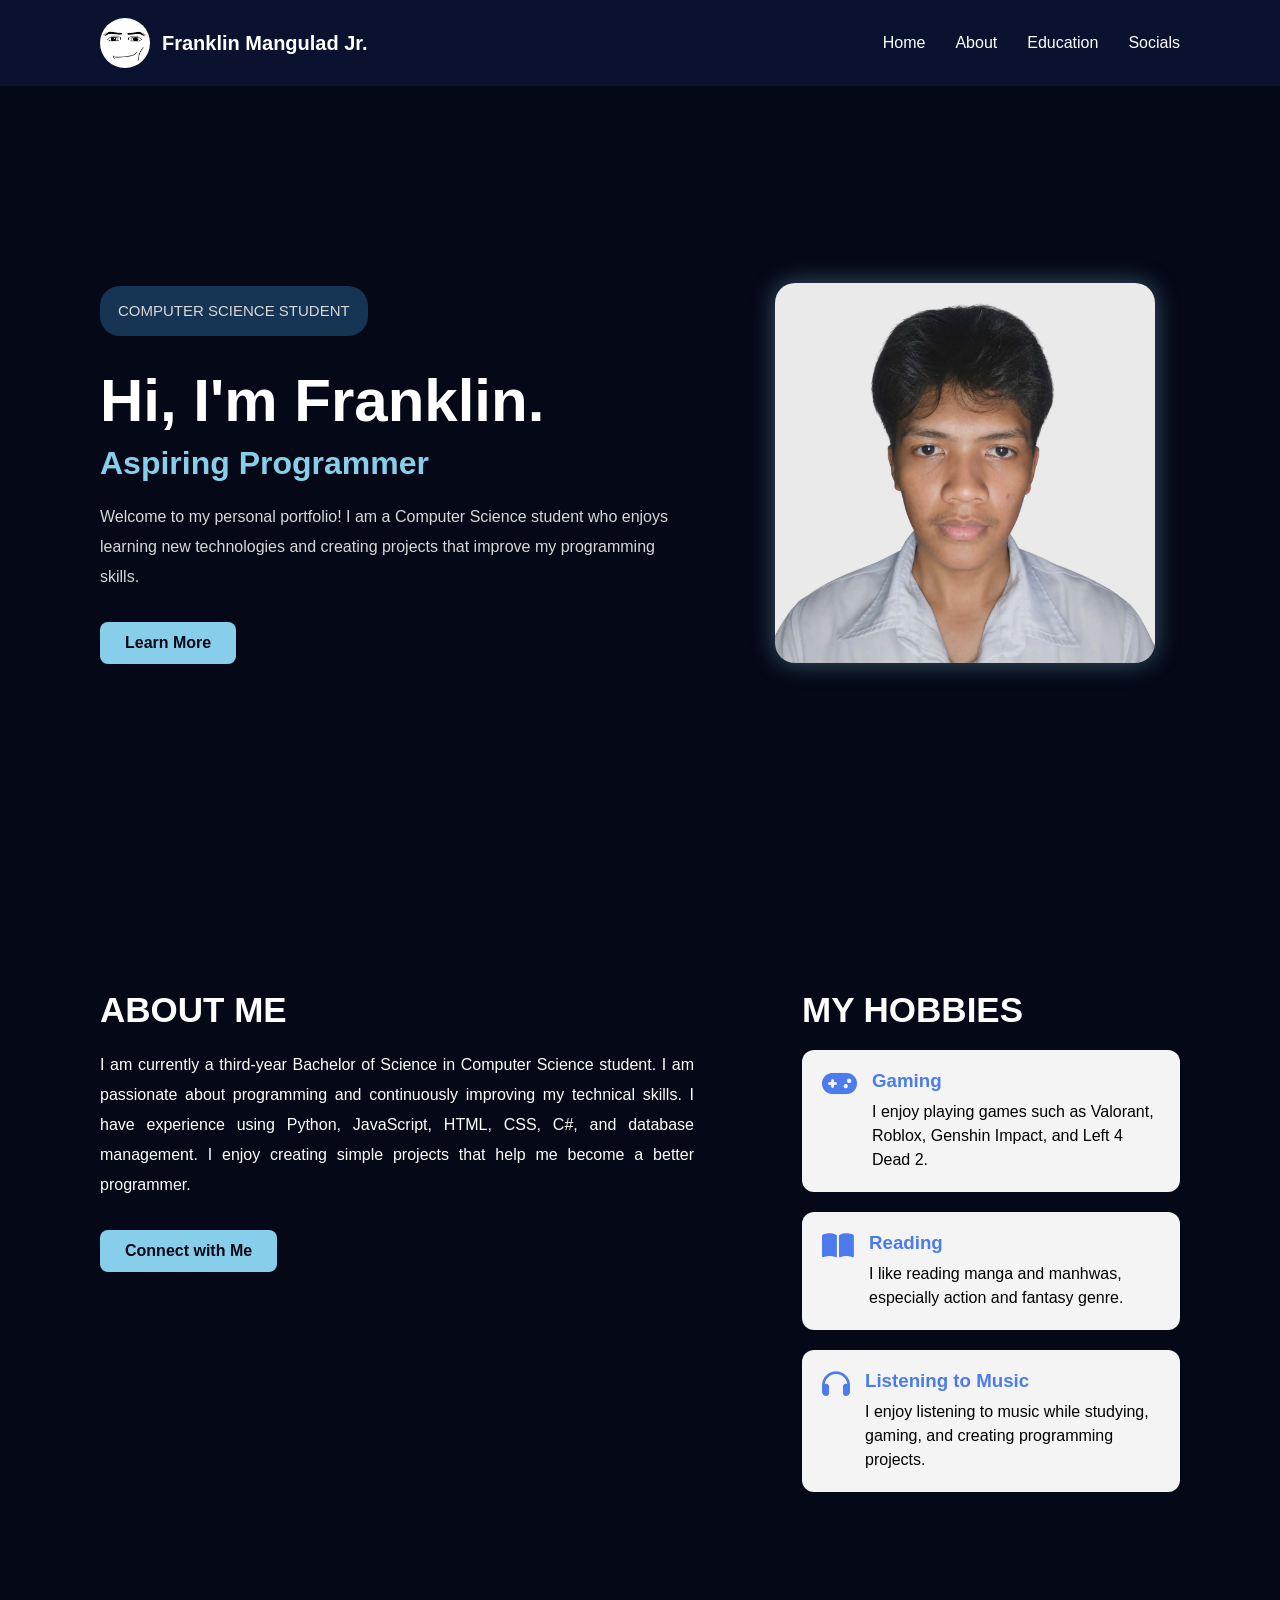
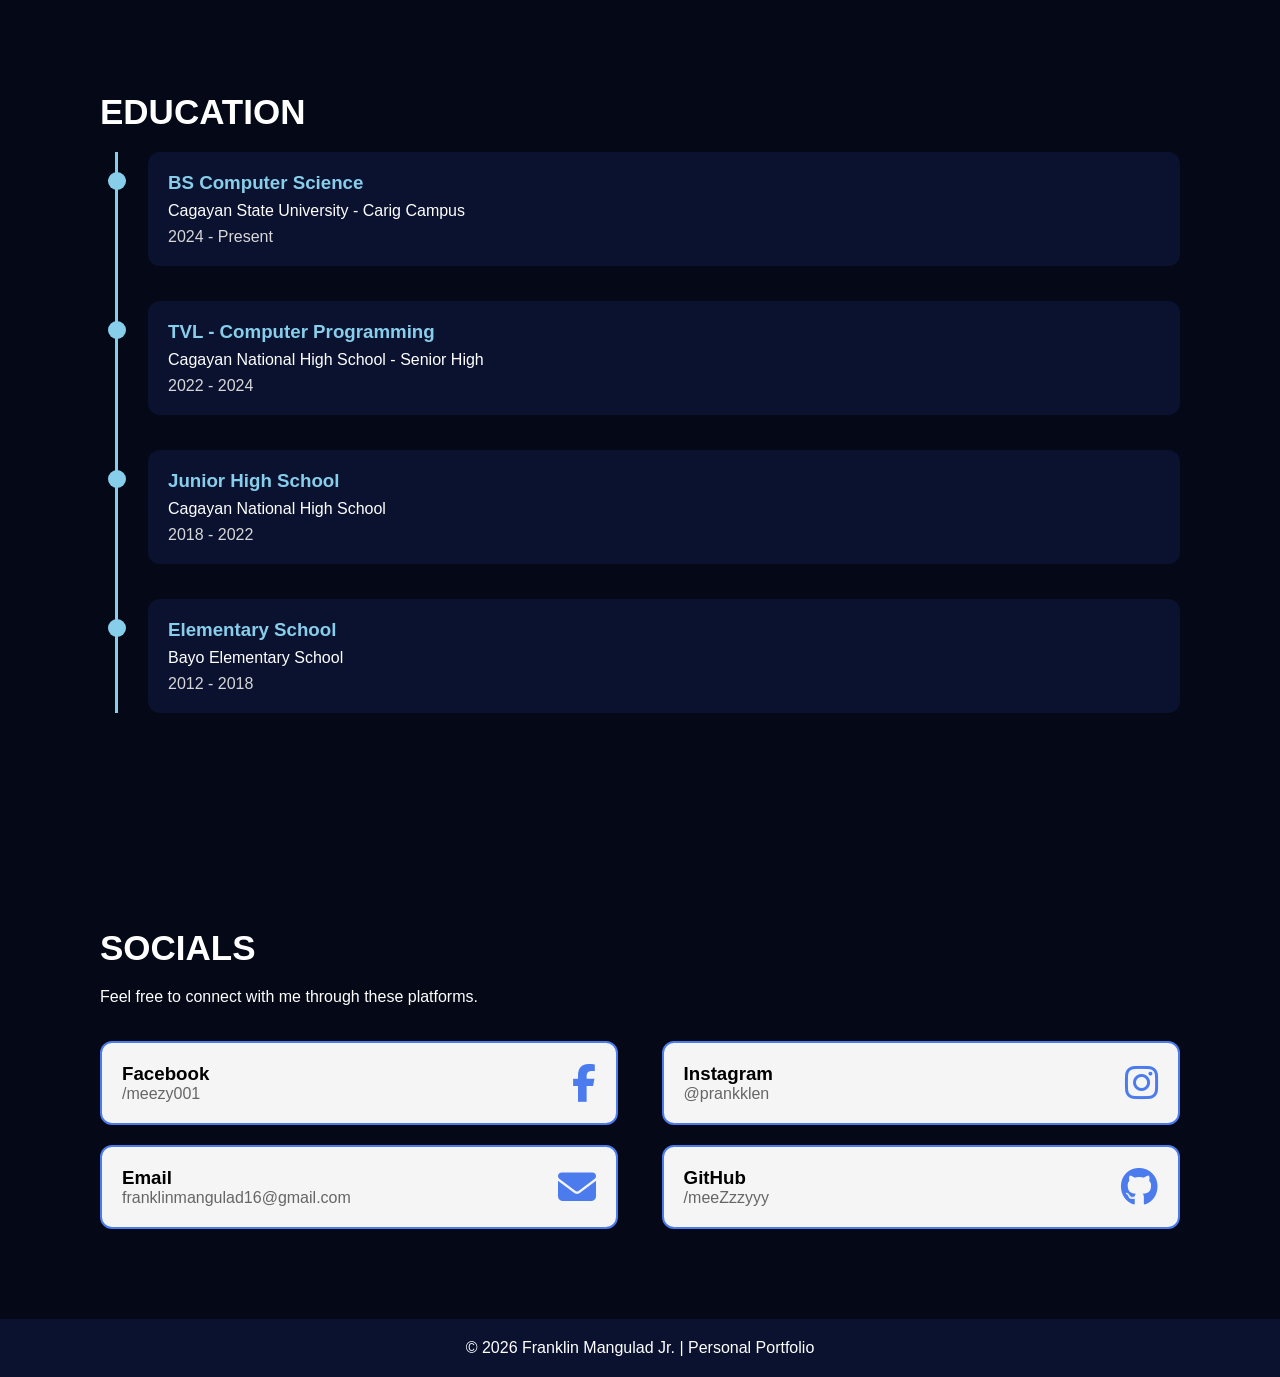
==== commit d776bbb8: "index.html" ====
--- a/index.html
+++ b/index.html
@@ -111,7 +111,7 @@
                         <h3>Reading</h3>
                         <p>
                             I like reading manga and manhwas, especially action
-                            and fantasy.
+                            and fantasy genre.
                         </p>
                     </div>
                 </div>
--- a/portfolio-css.css
+++ b/portfolio-css.css
@@ -1,532 +1,416 @@
-<<<<<<< HEAD
-/*----GENERAL----*/
-
-*{
-    margin:0;
-    padding:0;
-    box-sizing:border-box;
-    font-family:Arial,sans-serif;
-}
-
-html{
-    scroll-behavior:smooth;
-}
-
-body{
-    background:#050816;
-    color:white;
-}
-
-img{
-    max-width:100%;
-    height:auto;
-}
-
-section{
-    padding:90px 100px;
-    scroll-margin-top:90px;
-}
-
-/*----NAV/HEADER----*/
-
-.header{
-    position:fixed;
-    top:0;
-    left:0;
-    width:100%;
-    background:#0b1230;
-    display:flex;
-    justify-content:space-between;
-    align-items:center;
-    padding:18px 100px;
-    z-index:1000;
-}
-
-.logo{
-    display:flex;
-    align-items:center;
-    gap:12px;
-}
-
-.logo img{
-    width:50px;
-    height:50px;
-    border-radius:50%;
-}
-
-.logo span{
-    color:white;
-    font-size:20px;
-    font-weight:bold;
-}
-
-nav ul{
-    display:flex;
-    list-style:none;
-}
-
-nav ul li{
-    margin-left:30px;
-}
-
-nav ul li a{
-    color:white;
-    text-decoration:none;
-    transition:.3s;
-}
-
-nav ul li a:hover{
-    color:skyblue;
-}
-
-/* Burger Menu */
-
-#menu{
-    display:none;
-}
-
-.bar{
-    display:none;
-    font-size:28px;
-    color:white;
-    cursor:pointer;
-}
-
-/*----HOME PAGE----*/
-
-.home{
-    min-height:800px;
-    display:flex;
-    justify-content:space-between;
-    align-items:center;
-    gap:70px;
-    padding-top:150px;
-}
-
-.home-text{
-    width:55%;
-}
-
-.tag{
-    display:inline-block;
-    background:#163454;
-    color:skyblue;
-    padding:10px 18px;
-    border-radius:20px;
-    margin-bottom:25px;
-    font-size:15px;
-}
-
-.home-text h1{
-    font-size:60px;
-    margin-bottom:10px;
-}
-
-.home-text h2{
-    color:skyblue;
-    font-size:32px;
-    margin-bottom:20px;
-}
-
-.home-text p{
-    color:#d8d8d8;
-    line-height:30px;
-    font-size:17px;
-    margin-bottom:35px;
-}
-
-.learn-btn{
-    display:inline-block;
-    background:skyblue;
-    color:#050816;
-    text-decoration:none;
-    padding:12px 25px;
-    border-radius:8px;
-    font-weight:bold;
-    transition:.3s;
-}
-
-.learn-btn:hover{
-    background:white;
-}
-
-.home-image{
-    width:40%;
-    text-align:center;
-}
-
-.home-image img{
-    width:100%;
-    max-width:400px;
-    border-radius:20px;
-    box-shadow:0 0 25px rgba(135,206,235,.4);
-}
-
-/*----ABOUT ME----*/
-
-.about-me{
-    background:#050816;
-}
-
-.about-container{
-    display:flex;
-    justify-content:space-between;
-    align-items:flex-start;
-    gap:60px;
-}
-
-.about-text{
-    width:55%;
-}
-
-.about-text h2{
-    color:white;
-    font-size:35px;
-    margin-bottom:20px;
-}
-
-.about-text p{
-    color:white;
-    line-height:30px;
-    font-size:17px;
-    text-align:justify;
-    margin-bottom:30px;
-}
-
-.about-hobbies{
-    width:35%;
-}
-
-.about-hobbies h2{
-    color:white;
-    font-size:30px;
-    margin-bottom:20px;
-}
-
-.card{
-    display:flex;
-    align-items:flex-start;
-    gap:15px;
-    background:#f4f4f4;
-    padding:20px;
-    border-radius:12px;
-    margin-bottom:20px;
-    box-shadow:0 5px 12px rgba(0,0,0,.15);
-    transition:.3s;
-}
-
-.card:hover{
-    transform:translateY(-5px);
-}
-
-.card i{
-    font-size:28px;
-    color:#4b7bec;
-    margin-top:5px;
-}
-
-.card h3{
-    color:#4b7bec;
-    margin-bottom:8px;
-}
-
-.card p{
-    color:#444;
-    line-height:24px;
-}
-
-/*----EDUCATION----*/
-
-.education{
-    background:#050816;
-    color:white;
-}
-
-.education h2{
-    font-size:35px;
-    margin-bottom:45px;
-}
-
-.timeline{
-    border-left:3px solid skyblue;
-    padding-left:35px;
-    margin-left:10px;
-    max-width:850px;
-}
-
-.timeline-item{
-    position:relative;
-    margin-bottom:40px;
-}
-
-.dot{
-    width:18px;
-    height:18px;
-    background:skyblue;
-    border-radius:50%;
-    position:absolute;
-    left:-45px;
-    top:20px;
-}
-
-.education-info{
-    background:#0b1230;
-    padding:22px;
-    border-radius:12px;
-    box-shadow:0 5px 12px rgba(0,0,0,.25);
-    transition:.3s;
-}
-
-.education-info:hover{
-    transform:translateX(8px);
-}
-
-.education-info h3{
-    color:skyblue;
-    font-size:22px;
-    margin-bottom:8px;
-}
-
-.education-info h4{
-    color:white;
-    font-weight:normal;
-    margin-bottom:8px;
-}
-
-.education-info p{
-    color:#d8d8d8;
-}
-
-/*----SOCIALS----*/
-
-.socials{
-    background:#050816;
-    color:white;
-}
-
-.socials h2{
-    color:#4b7bec;
-    font-size:35px;
-    margin-bottom:15px;
-}
-
-.socials > p{
-    margin-bottom:40px;
-}
-
-.social-container{
-    display:flex;
-    flex-wrap:wrap;
-    justify-content:space-between;
-    gap:20px;
-}
-
-.social-card{
-    width:48%;
-    background:#f5f5f5;
-    border:2px solid #4b7bec;
-    border-radius:12px;
-    padding:20px;
-    display:flex;
-    justify-content:space-between;
-    align-items:center;
-    text-decoration:none;
-    color:black;
-    transition:.3s;
-}
-
-.social-card:hover{
-    background:#4b7bec;
-    color:white;
-    transform:translateY(-5px);
-}
-
-.social-text h3{
-    font-size:22px;
-    margin-bottom:5px;
-}
-
-.social-text p{
-    color:#666;
-    font-size:15px;
-}
-
-.social-card:hover .social-text p{
-    color:white;
-}
-
-.social-card i{
-    font-size:40px;
-    color:#4b7bec;
-}
-
-.social-card:hover i{
-    color:white;
-}
-
-/*----FOOTER----*/
-
-.footer{
-    background:#0b1230;
-    color:white;
-    text-align:center;
-    padding:20px;
-}
-
-.footer p{
-    font-size:15px;
-}
-
-/*----RESPONSIVESS----*/
-
-@media (max-width:768px){
-
-/* Header */
-
-.header{
-    padding:15px 20px;
-    flex-wrap:wrap;
-}
-
-.logo span{
-    font-size:18px;
-}
-
-.bar{
-    display:block;
-}
-
-/* Navigation */
-
-nav{
-    display:none;
-    width:100%;
-}
-
-#menu:checked ~ nav{
-    display:block;
-}
-
-nav ul{
-    flex-direction:column;
-    align-items:center;
-    margin-top:15px;
-}
-
-nav ul li{
-    margin:10px 0;
-}
-
-/* Sections */
-
-section{
-    padding:60px 20px;
-}
-
-/* Home */
-
-.home{
-    flex-direction:column-reverse;
-    text-align:center;
-    min-height:auto;
-    padding-top:140px;
-    gap:30px;
-}
-
-.home-text,
-.home-image{
-    width:100%;
-}
-
-.home-text h1{
-    font-size:38px;
-}
-
-.home-text h2{
-    font-size:24px;
-}
-
-.home-text p{
-    font-size:16px;
-    line-height:28px;
-}
-
-.home-image img{
-    width:250px;
-}
-
-/* About */
-
-.about-container{
-    flex-direction:column;
-    gap:30px;
-}
-
-.about-text,
-.about-hobbies{
-    width:100%;
+/* ---------- GENERAL ---------- */
+
+* {
+    margin: 0;
+    padding: 0;
+    box-sizing: border-box;
+    font-family: Arial, sans-serif;
+}
+
+html {
+    scroll-behavior: smooth;
+}
+
+body {
+    background: #050816;
+    color: white;
+}
+
+img {
+    max-width: 100%;
+    height: auto;
+}
+
+section {
+    padding: 90px 100px;
+    scroll-margin-top: 90px;
+}
+
+/* ---------- HEADER ---------- */
+
+.header {
+    position: fixed;
+    top: 0;
+    left: 0;
+    width: 100%;
+    background: #0b1230;
+    display: flex;
+    justify-content: space-between;
+    align-items: center;
+    padding: 18px 100px;
+    z-index: 1000;
+}
+
+.logo {
+    display: flex;
+    align-items: center;
+    gap: 12px;
+}
+
+.logo img {
+    width: 50px;
+    height: 50px;
+    border-radius: 50%;
+}
+
+.logo span {
+    font-size: 20px;
+    font-weight: bold;
+}
+
+nav ul {
+    display: flex;
+    list-style: none;
+}
+
+nav ul li {
+    margin-left: 30px;
+}
+
+nav ul li a {
+    color: white;
+    text-decoration: none;
+    transition: 0.3s;
+}
+
+nav ul li a:hover {
+    color: skyblue;
+}
+
+/* ---------- BURGER MENU ---------- */
+
+#menu {
+    display: none;
+}
+
+.bar {
+    display: none;
+    font-size: 28px;
+    cursor: pointer;
+}
+
+/* ---------- HOME ---------- */
+
+.home {
+    min-height: 100vh;
+    display: flex;
+    justify-content: space-between;
+    align-items: center;
+    gap: 60px;
+    padding-top: 140px;
+}
+
+.home-text {
+    width: 55%;
+}
+
+.tag {
+    display: inline-block;
+    background: #163454;
+    color: skyblue;
+    padding: 10px 18px;
+    border-radius: 20px;
+    margin-bottom: 20px;
+    font-size: 15px;
+}
+
+.home-text h1 {
+    font-size: 60px;
+    margin-bottom: 10px;
+}
+
+.home-text h2 {
+    color: skyblue;
+    font-size: 32px;
+    margin-bottom: 20px;
+}
+
+.home-text p {
+    color: #d8d8d8;
+    line-height: 30px;
+    margin-bottom: 30px;
+}
+
+.learn-btn {
+    display: inline-block;
+    background: skyblue;
+    color: #050816;
+    padding: 12px 25px;
+    border-radius: 8px;
+    text-decoration: none;
+    font-weight: bold;
+    transition: 0.3s;
+}
+
+.learn-btn:hover {
+    background: white;
+}
+
+.home-image {
+    width: 40%;
+    text-align: center;
+}
+
+.home-image img {
+    max-width: 380px;
+    width: 100%;
+    border-radius: 20px;
+    box-shadow: 0 0 25px rgba(135,206,235,0.4);
+}
+
+/* ---------- ABOUT ---------- */
+
+.about-container {
+    display: flex;
+    justify-content: space-between;
+    gap: 60px;
+}
+
+.about-text {
+    width: 55%;
 }
 
 .about-text h2,
-.about-hobbies h2{
-    font-size:28px;
-    text-align:center;
-}
-
-.about-text p{
-    text-align:left;
-}
-
-/* Education */
-
-.education h2{
-    text-align:center;
-    font-size:30px;
-}
-
-.timeline{
-    margin-left:10px;
-    padding-left:20px;
-}
-
-.dot{
-    left:-31px;
-}
-
-.education-info{
-    padding:18px;
-}
-
-.education-info h3{
-    font-size:20px;
-}
-
-/* Socials */
-
-.socials h2{
-    text-align:center;
-    font-size:30px;
-}
-
-.socials > p{
-    text-align:center;
-}
-
-.social-container{
-    flex-direction:column;
-}
-
-.social-card{
-    width:100%;
-}
-
-.social-card i{
-    font-size:35px;
-}
-
-/* Footer */
-
-.footer p{
-    font-size:14px;
-}
-}
+.about-hobbies h2,
+.education h2,
+.socials h2 {
+    font-size: 35px;
+    margin-bottom: 20px;
+}
+
+.about-text p {
+    line-height: 30px;
+    text-align: justify;
+    margin-bottom: 30px;
+}
+
+.about-hobbies {
+    width: 35%;
+}
+
+.card {
+    display: flex;
+    gap: 15px;
+    background: #f4f4f4;
+    color: black;
+    padding: 20px;
+    border-radius: 12px;
+    margin-bottom: 20px;
+    transition: 0.3s;
+}
+
+.card:hover {
+    transform: translateY(-5px);
+}
+
+.card i {
+    font-size: 28px;
+    color: #4b7bec;
+}
+
+.card h3 {
+    color: #4b7bec;
+    margin-bottom: 8px;
+}
+
+.card p {
+    line-height: 24px;
+}
+
+/* ---------- EDUCATION ---------- */
+
+.timeline {
+    border-left: 3px solid skyblue;
+    padding-left: 30px;
+    margin-left: 15px;
+}
+
+.timeline-item {
+    position: relative;
+    margin-bottom: 35px;
+}
+
+.dot {
+    width: 18px;
+    height: 18px;
+    background: skyblue;
+    border-radius: 50%;
+    position: absolute;
+    left: -40px;
+    top: 20px;
+}
+
+.education-info {
+    background: #0b1230;
+    padding: 20px;
+    border-radius: 12px;
+    transition: 0.3s;
+}
+
+.education-info:hover {
+    transform: translateX(8px);
+}
+
+.education-info h3 {
+    color: skyblue;
+    margin-bottom: 8px;
+}
+
+.education-info h4 {
+    font-weight: normal;
+    margin-bottom: 8px;
+}
+
+.education-info p {
+    color: #d8d8d8;
+}
+
+/* ---------- SOCIALS ---------- */
+
+.socials>p {
+    margin-bottom: 35px;
+}
+
+.social-container {
+    display: flex;
+    flex-wrap: wrap;
+    justify-content: space-between;
+    gap: 20px;
+}
+
+.social-card {
+    width: 48%;
+    display: flex;
+    justify-content: space-between;
+    align-items: center;
+    background: #f5f5f5;
+    color: black;
+    padding: 20px;
+    border-radius: 12px;
+    text-decoration: none;
+    border: 2px solid #4b7bec;
+    transition: 0.3s;
+}
+
+.social-card:hover {
+    background: #4b7bec;
+    color: white;
+    transform: translateY(-5px);
+}
+
+.social-card i {
+    font-size: 38px;
+    color: #4b7bec;
+}
+
+.social-card:hover i {
+    color: white;
+}
+
+.social-text p {
+    color: #666;
+}
+
+.social-card:hover .social-text p {
+    color: white;
+}
+
+/* ---------- FOOTER ---------- */
+
+.footer {
+    background: #0b1230;
+    text-align: center;
+    padding: 20px;
+}
+
+/* ---------- RESPONSIVE ---------- */
+
+@media (max-width: 768px) {
+
+    .header {
+        padding: 15px 20px;
+        flex-wrap: wrap;
+    }
+
+    .logo span {
+        font-size: 18px;
+    }
+
+    .bar {
+        display: block;
+    }
+
+    nav {
+        display: none;
+        width: 100%;
+    }
+
+    #menu:checked~nav {
+        display: block;
+    }
+
+    nav ul {
+        flex-direction: column;
+        align-items: center;
+        margin-top: 15px;
+    }
+
+    nav ul li {
+        margin: 10px 0;
+    }
+
+    section {
+        padding: 60px 20px;
+    }
+
+    .home {
+        flex-direction: column-reverse;
+        text-align: center;
+        gap: 30px;
+        min-height: auto;
+        padding-top: 130px;
+    }
+
+    .home-text,
+    .home-image,
+    .about-text,
+    .about-hobbies {
+        width: 100%;
+    }
+
+    .home-text h1 {
+        font-size: 38px;
+    }
+
+    .home-text h2 {
+        font-size: 24px;
+    }
+
+    .about-container {
+        flex-direction: column;
+    }
+
+    .about-text h2,
+    .about-hobbies h2,
+    .education h2,
+    .socials h2 {
+        text-align: center;
+        font-size: 30px;
+    }
+
+    .about-text p {
+        text-align: left;
+    }
+
+    .social-container {
+        flex-direction: column;
+    }
+
+    .social-card {
+        width: 100%;
+    }
+
+    .social-card i {
+        font-size: 34px;
+    }
+}
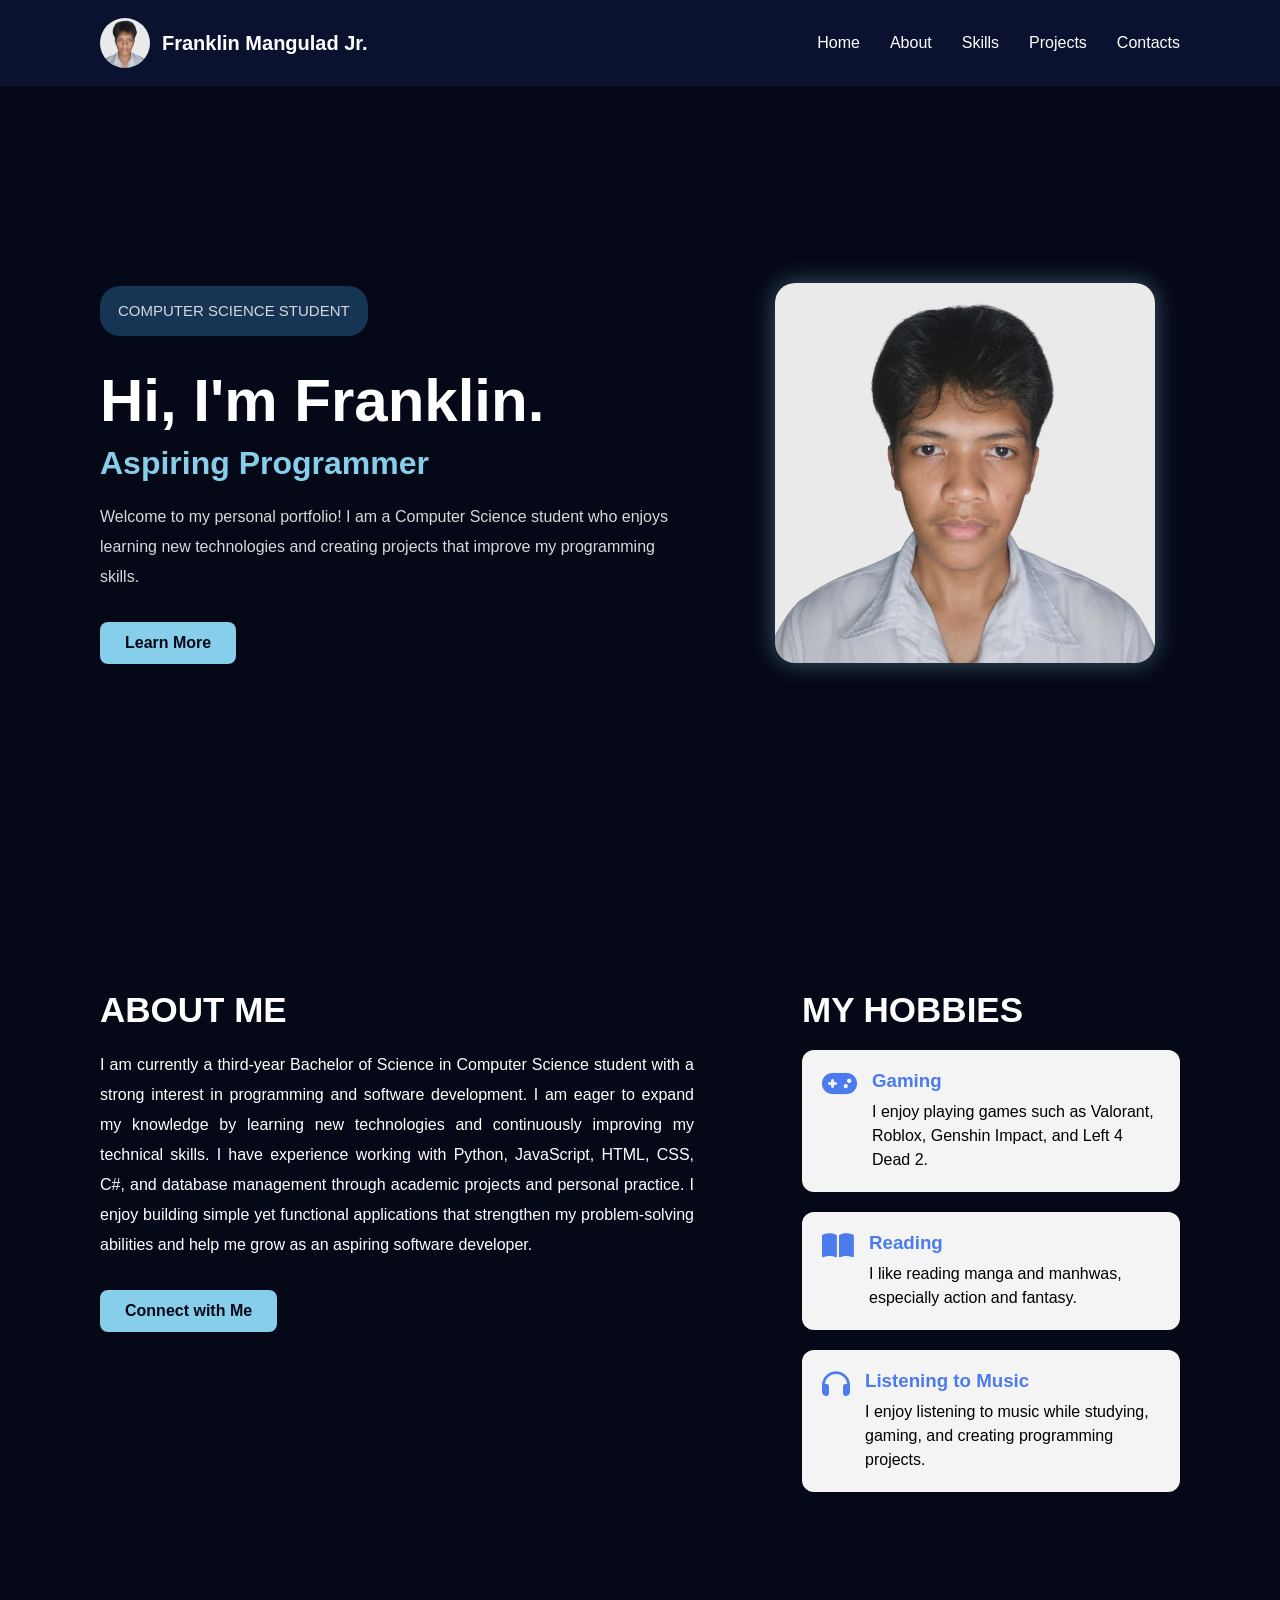
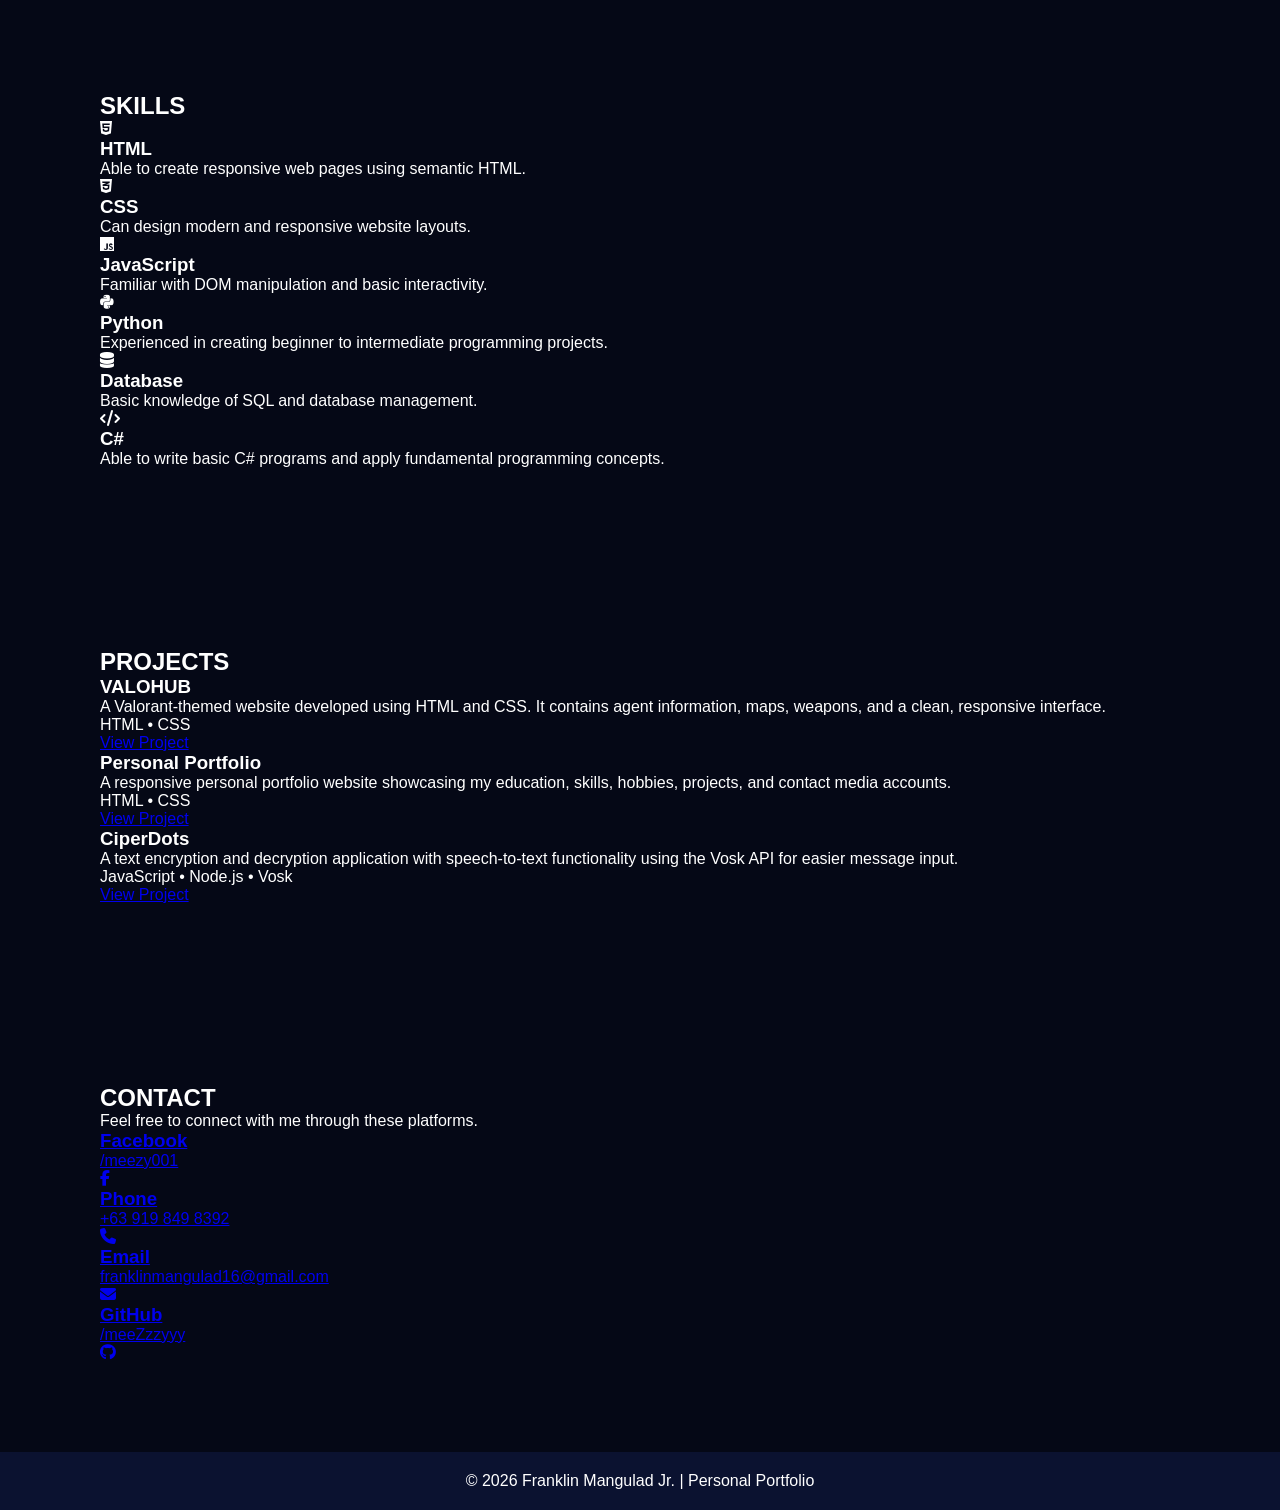
==== commit 467aa1ee: "index.html" ====
--- a/index.html
+++ b/index.html
@@ -18,7 +18,7 @@
     <header class="header">
 
         <div class="logo">
-            <img src="icon.jpg" alt="Profile">
+            <img src="2x2.jpg" alt="Profile">
             <span>Franklin Mangulad Jr.</span>
         </div>
 
@@ -32,8 +32,9 @@
             <ul>
                 <li><a href="#home">Home</a></li>
                 <li><a href="#about">About</a></li>
-                <li><a href="#education">Education</a></li>
-                <li><a href="#socials">Socials</a></li>
+                <li><a href="#skills">Skills</a></li>
+                <li><a href="#projects">Projects</a></li>
+                <li><a href="#contact">Contacts</a></li>
             </ul>
         </nav>
 
@@ -76,15 +77,13 @@
                 <h2>ABOUT ME</h2>
 
                 <p>
-                    I am currently a third-year Bachelor of Science in Computer
-                    Science student. I am passionate about programming and
-                    continuously improving my technical skills. I have experience
-                    using Python, JavaScript, HTML, CSS, C#, and database
-                    management. I enjoy creating simple projects that help me
-                    become a better programmer.
+                   I am currently a third-year Bachelor of Science in Computer Science student with a strong interest in programming and software development.
+                   I am eager to expand my knowledge by learning new technologies and continuously improving my technical skills. 
+                   I have experience working with Python, JavaScript, HTML, CSS, C#, and database management through academic projects and personal practice.
+                   I enjoy building simple yet functional applications that strengthen my problem-solving abilities and help me grow as an aspiring software developer.
                 </p>
 
-                <a href="#socials" class="learn-btn">Connect with Me</a>
+                <a href="#contact" class="learn-btn">Connect with Me</a>
 
             </div>
 
@@ -111,7 +110,7 @@
                         <h3>Reading</h3>
                         <p>
                             I like reading manga and manhwas, especially action
-                            and fantasy genre.
+                            and fantasy.
                         </p>
                     </div>
                 </div>
@@ -134,77 +133,131 @@
 
     </section>
 
-    <!-- EDUCATION -->
-    <section class="education" id="education">
-
-        <h2>EDUCATION</h2>
-
-        <div class="timeline">
-
-            <div class="timeline-item">
-
-                <div class="dot"></div>
-
-                <div class="education-info">
-                    <h3>BS Computer Science</h3>
-                    <h4>Cagayan State University - Carig Campus</h4>
-                    <p>2024 - Present</p>
-                </div>
-
-            </div>
-
-            <div class="timeline-item">
-
-                <div class="dot"></div>
-
-                <div class="education-info">
-                    <h3>TVL - Computer Programming</h3>
-                    <h4>Cagayan National High School - Senior High</h4>
-                    <p>2022 - 2024</p>
-                </div>
-
-            </div>
-
-            <div class="timeline-item">
-
-                <div class="dot"></div>
-
-                <div class="education-info">
-                    <h3>Junior High School</h3>
-                    <h4>Cagayan National High School</h4>
-                    <p>2018 - 2022</p>
-                </div>
-
-            </div>
-
-            <div class="timeline-item">
-
-                <div class="dot"></div>
-
-                <div class="education-info">
-                    <h3>Elementary School</h3>
-                    <h4>Bayo Elementary School</h4>
-                    <p>2012 - 2018</p>
-                </div>
-
-            </div>
-
-        </div>
-
-    </section>
-
-    <!-- SOCIALS -->
-    <section class="socials" id="socials">
-
-        <h2>SOCIALS</h2>
+    <!-- SKILLS -->
+<section class="skills" id="skills">
+
+    <h2>SKILLS</h2>
+
+    <div class="skills-container">
+
+        <div class="skill-card">
+            <i class="fa-brands fa-html5"></i>
+            <h3>HTML</h3>
+            <p>
+                Able to create responsive web pages using semantic HTML.
+            </p>
+        </div>
+
+        <div class="skill-card">
+            <i class="fa-brands fa-css3-alt"></i>
+            <h3>CSS</h3>
+            <p>
+                Can design modern and responsive website layouts.
+            </p>
+        </div>
+
+        <div class="skill-card">
+            <i class="fa-brands fa-js"></i>
+            <h3>JavaScript</h3>
+            <p>
+                Familiar with DOM manipulation and basic interactivity.
+            </p>
+        </div>
+
+        <div class="skill-card">
+            <i class="fa-brands fa-python"></i>
+            <h3>Python</h3>
+            <p>
+                Experienced in creating beginner to intermediate programming projects.
+            </p>
+        </div>
+
+        <div class="skill-card">
+            <i class="fa-solid fa-database"></i>
+            <h3>Database</h3>
+            <p>
+                Basic knowledge of SQL and database management.
+            </p>
+        </div>
+
+        <div class="skill-card">
+            <i class="fa-solid fa-code"></i>
+            <h3>C#</h3>
+            <p>
+               Able to write basic C# programs and apply fundamental programming concepts.
+            </p>
+        </div>
+
+    </div>
+
+</section>
+
+<!-- PROJECTS -->
+<section class="projects" id="projects">
+
+    <h2>PROJECTS</h2>
+
+    <div class="projects-container">
+
+        <div class="project-card">
+
+            <h3>VALOHUB</h3>
+
+            <p>
+                A Valorant-themed website developed using HTML and CSS.
+                It contains agent information, maps, weapons, and a clean,
+                responsive interface.
+            </p>
+
+            <span>HTML • CSS</span> <br>
+
+              <a href="https://valo-hub-coral.vercel.app/"target="_blank"class="project-btn">View Project</a>
+
+        </div>
+
+        <div class="project-card">
+
+            <h3>Personal Portfolio</h3>
+
+            <p>
+                A responsive personal portfolio website showcasing my
+                education, skills, hobbies, projects, and contact media accounts.
+            </p>
+
+            <span>HTML • CSS</span> <br>
+
+             <a href="https://fjrmangulad.vercel.app/"target="_blank"class="project-btn">View Project</a>
+        </div>
+
+        <div class="project-card">
+
+            <h3>CiperDots</h3>
+
+            <p>
+                A text encryption and decryption application with speech-to-text functionality using the Vosk API for easier message input.
+            </p>
+
+            <span>JavaScript • Node.js • Vosk</span> <br>
+
+            <a href="https://cipher-dots.vercel.app/"target="_blank"class="project-btn">View Project</a>
+        </div>
+
+    </div>
+
+</section>
+
+    <!-- CONTACT -->
+    <section class="contact" id="contact">
+
+        <h2>CONTACT</h2>
 
         <p>Feel free to connect with me through these platforms.</p>
 
-        <div class="social-container">
-
-            <a href="https://www.facebook.com/meezy001" target="_blank" class="social-card">
-
-                <div class="social-text">
+        <div class="contact-container">
+
+            <a href="https://www.facebook.com/meezy001" target="_blank" class="contact-card">
+
+                <div class="contact-text">
                     <h3>Facebook</h3>
                     <p>/meezy001</p>
                 </div>
@@ -212,21 +265,20 @@
                 <i class="fa-brands fa-facebook-f"></i>
 
             </a>
-
-            <a href="https://www.instagram.com/prankklen/" target="_blank" class="social-card">
-
-                <div class="social-text">
-                    <h3>Instagram</h3>
-                    <p>@prankklen</p>
-                </div>
-
-                <i class="fa-brands fa-instagram"></i>
+            <a href="tel:+639198498392" class="contact-card">
+                
+                <div class="contact-text">
+                    <h3>Phone</h3>
+                    <p>+63 919 849 8392</p>
+                </div>
+
+                <i class="fa-solid fa-phone"></i>
 
             </a>
 
-            <a href="mailto:franklinmangulad16@gmail.com" class="social-card">
-
-                <div class="social-text">
+            <a href="mailto:franklinmangulad16@gmail.com" class="contact-card">
+
+                <div class="contact-text">
                     <h3>Email</h3>
                     <p>franklinmangulad16@gmail.com</p>
                 </div>
@@ -235,9 +287,9 @@
 
             </a>
 
-            <a href="https://github.com/meeZzzyyy" target="_blank" class="social-card">
-
-                <div class="social-text">
+            <a href="https://github.com/meeZzzyyy" target="_blank" class="contact-card">
+
+                <div class="contact-text">
                     <h3>GitHub</h3>
                     <p>/meeZzzyyy</p>
                 </div>
